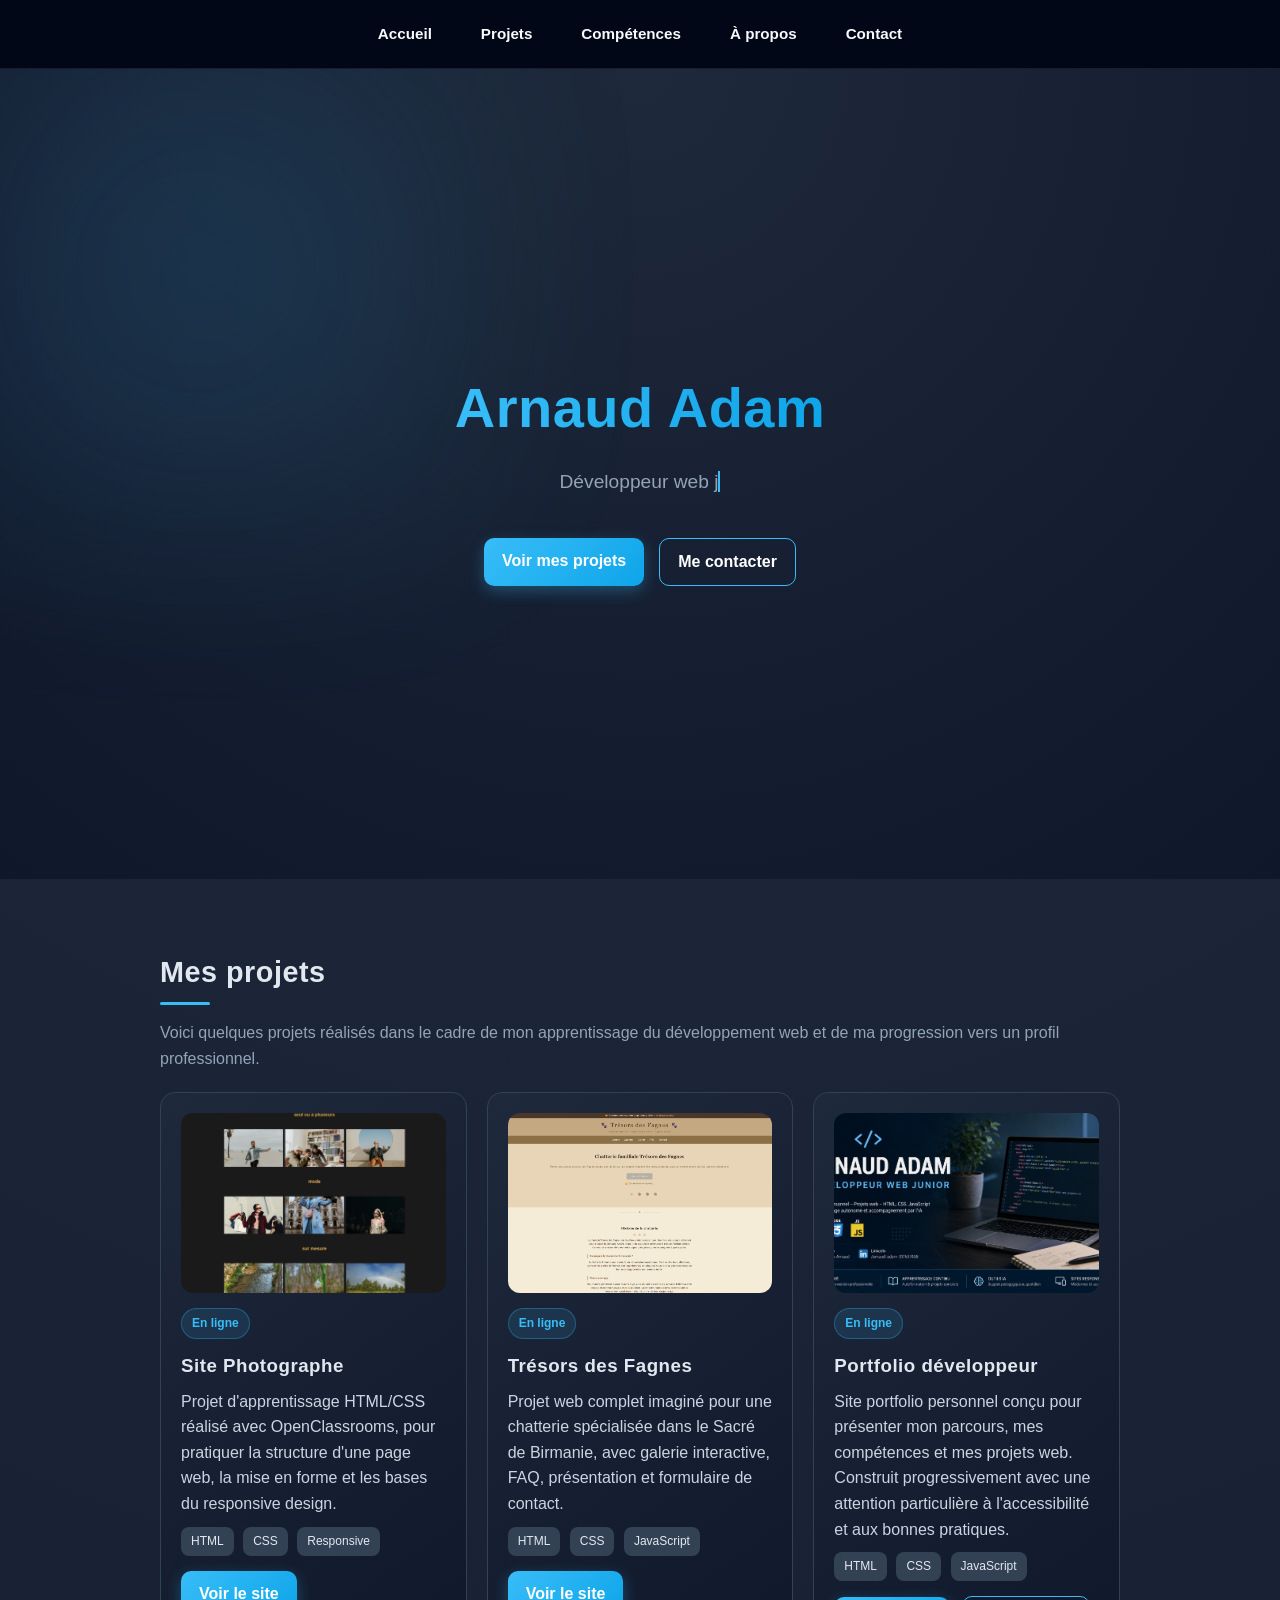
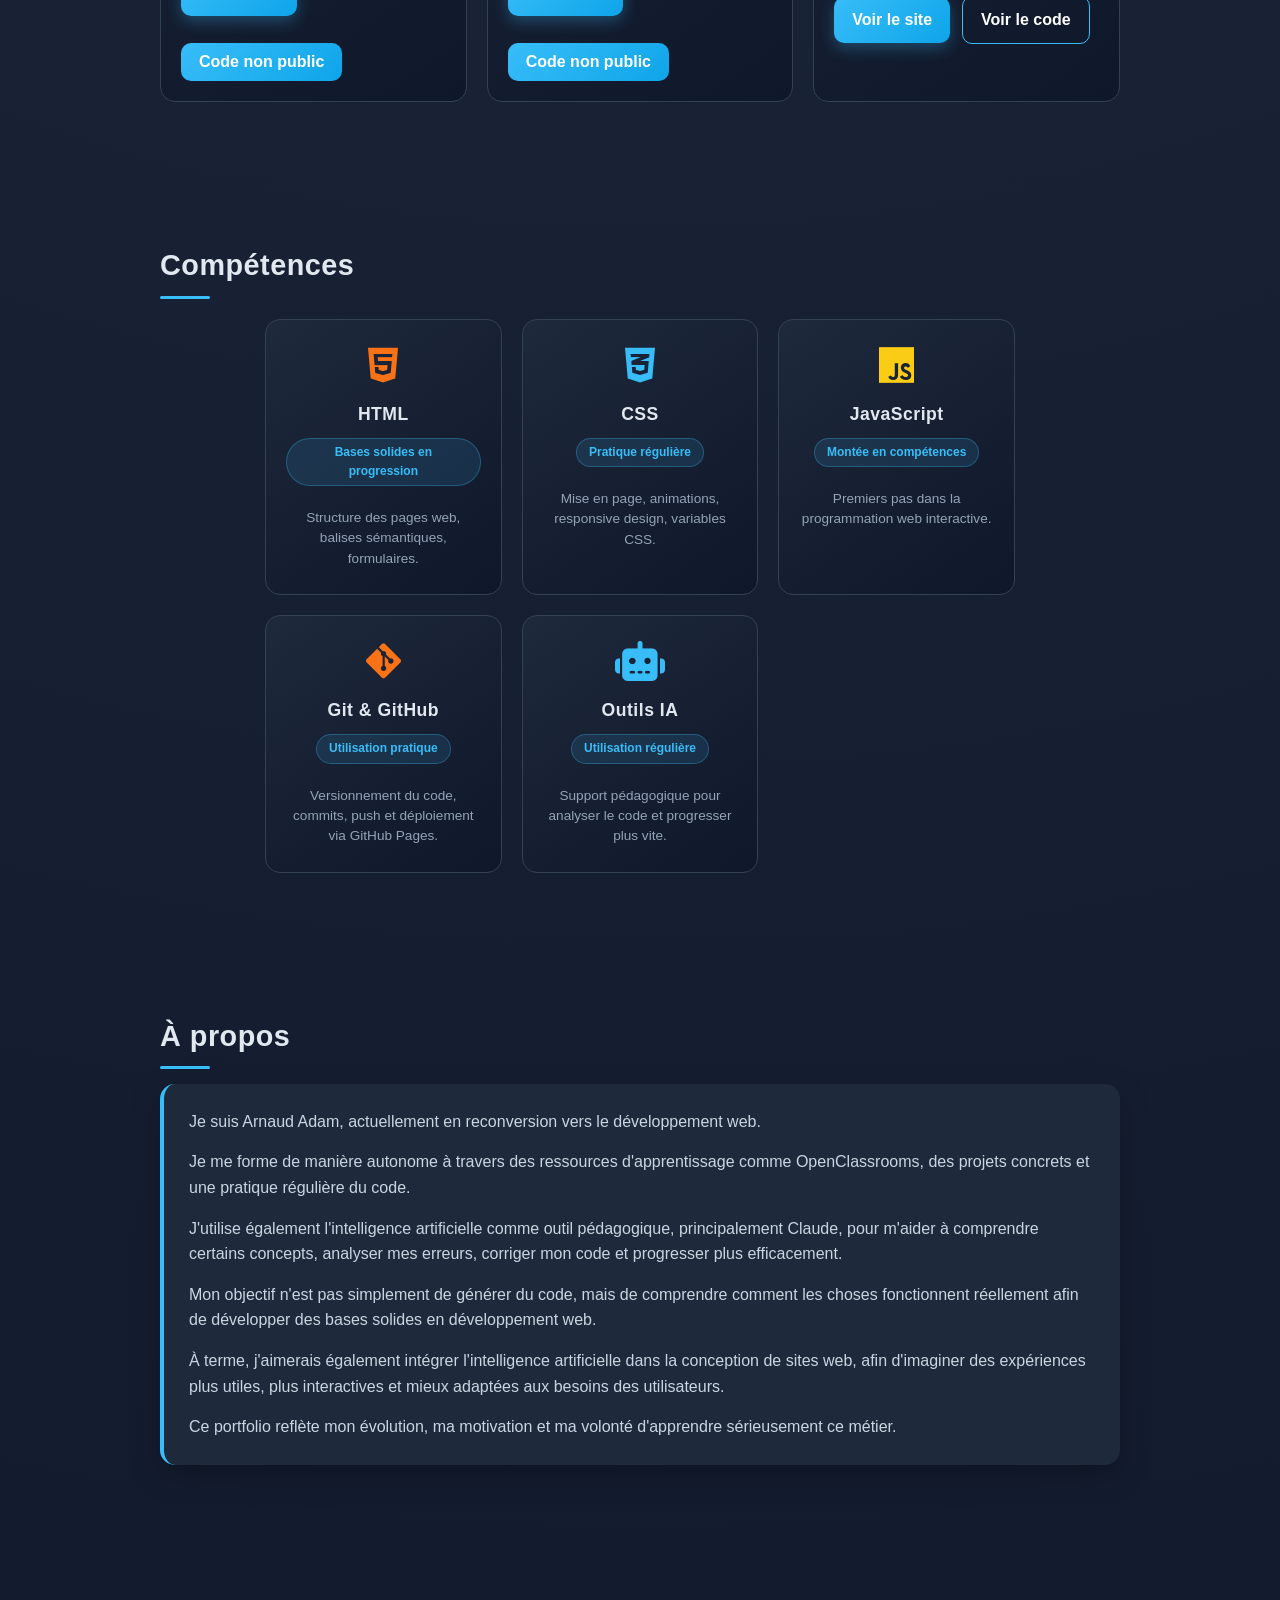
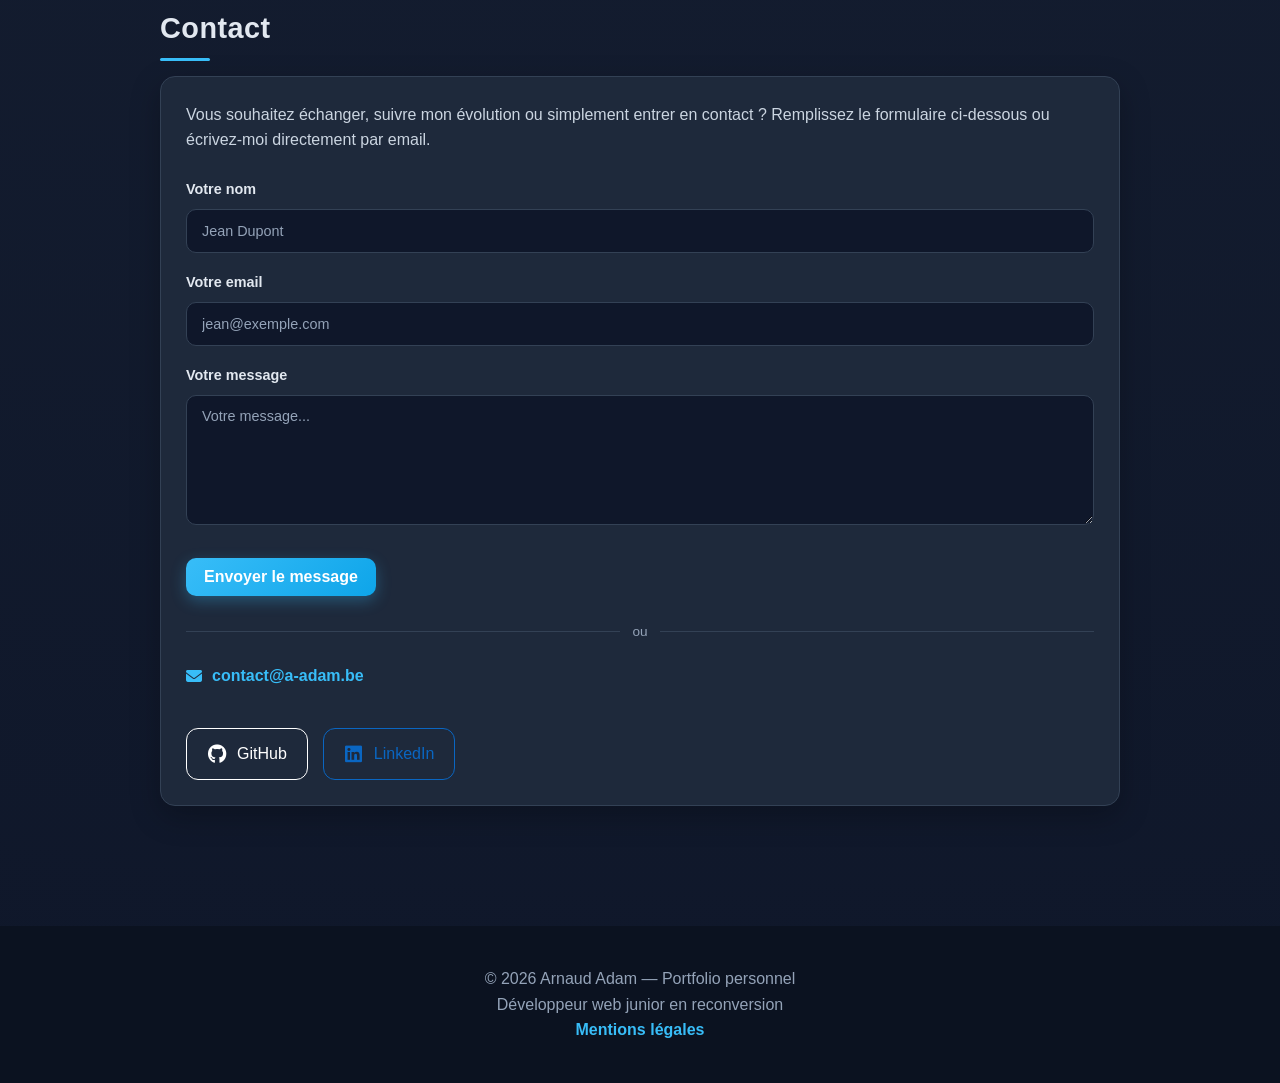
==== index.html @ 419f6939 "feat: ajout image preview portfolio" ====
<!DOCTYPE html>
<html lang="fr">

<head>
  <meta charset="UTF-8">
  <meta name="viewport" content="width=device-width, initial-scale=1.0">

  <title>Arnaud Adam — Développeur web junior en Belgique | Portfolio</title>

  <meta name="description"
    content="Portfolio personnel d'Arnaud Adam, développeur web junior en reconversion en Belgique. Projets web réalisés en HTML, CSS et JavaScript avec une approche d'apprentissage autonome et l'utilisation de l'IA comme support pédagogique.">

  <meta name="author" content="Arnaud Adam">
  <meta name="robots" content="index, follow">

  <link rel="canonical" href="https://a-adam.be/">

  <!-- Open Graph : aperçu quand tu partages le lien sur LinkedIn, Facebook, etc. -->
  <meta property="og:title" content="Arnaud Adam — Développeur web junior en Belgique">
  <meta property="og:description"
    content="Portfolio personnel d'Arnaud Adam : projets web, apprentissage HTML, CSS, JavaScript et utilisation de l'IA comme support pédagogique.">
  <meta property="og:type" content="website">
  <meta property="og:url" content="https://a-adam.be/">
  <meta property="og:image" content="https://a-adam.be/images/site-portfolio-preview.png">

  <!-- Twitter / X Card -->
  <meta name="twitter:card" content="summary_large_image">
  <meta name="twitter:title" content="Arnaud Adam — Développeur web junior en Belgique">
  <meta name="twitter:description"
    content="Portfolio personnel d'Arnaud Adam : projets web, apprentissage HTML, CSS, JavaScript et IA comme support pédagogique.">
  <meta name="twitter:image" content="https://a-adam.be/images/site-portfolio-preview.png">
  <link rel="icon" type="image/x-icon" href="favicon.ico">
  <link rel="preconnect" href="https://cdnjs.cloudflare.com">
  <link rel="dns-prefetch" href="https://cdnjs.cloudflare.com">
  <link rel="stylesheet" href="https://cdnjs.cloudflare.com/ajax/libs/font-awesome/6.5.0/css/all.min.css">
  <link rel="stylesheet" href="style.css">
</head>



<body>

  <nav class="navbar" aria-label="Navigation principale">
    <div class="nav-links">
      <a href="#accueil">Accueil</a>
      <a href="#projets">Projets</a>
      <a href="#competences">Compétences</a>
      <a href="#apropos">À propos</a>
      <a href="#contact">Contact</a>
    </div>
  </nav>

  <header id="accueil" class="hero">
    <div class="hero-content">
      <h1 class="hero-title">Arnaud Adam</h1>
      <p><span class="typing">Développeur web junior en reconversion</span></p>
      <div class="hero-buttons">
        <a href="#projets" class="btn hero-btn">Voir mes projets</a>
        <a href="#contact" class="btn btn-secondary">Me contacter</a>
      </div>
    </div>
  </header>

  <main>

    <section id="projets">
      <h2>Mes projets</h2>
      <p class="section-intro">
        Voici quelques projets réalisés dans le cadre de mon apprentissage du développement web et de ma progression
        vers un profil professionnel.
      </p>

      <div class="projects-grid">

        <div class="card project-card">
          <div class="project-image">
            <img src="images/site-photographe.jpg"
              alt="Capture d'écran du projet de site pour photographe, réalisé en HTML et CSS" loading="lazy"
              width="800" height="450">

            <div class="project-overlay">
              <a href="https://adam-arnaud.github.io/robbie-lens-photographe/" target="_blank" rel="noopener noreferrer"
                class="overlay-btn">Voir le site</a>
            </div>
          </div>
          <span class="status">En ligne</span>
          <h3>Site Photographe</h3>
          <p>
            Projet d'apprentissage HTML/CSS réalisé avec OpenClassrooms, pour pratiquer la structure d'une page web, la
            mise en forme et les bases du responsive design.
          </p>
          <div class="tags">
            <span>HTML</span>
            <span>CSS</span>
            <span>Responsive</span>
          </div>
          <div class="project-actions">
            <a href="https://adam-arnaud.github.io/robbie-lens-photographe/" target="_blank" rel="noopener noreferrer"
              class="btn">Voir le site</a>
            <button class="btn" disabled aria-disabled="true">Code non public</button>
          </div>
        </div>
        <div class="card project-card">
          <div class="project-image">
            <img src="images/site-tresors-des-fagnes.png"
              alt="Capture d'écran du site Trésors des Fagnes, chatterie Sacré de Birmanie" loading="lazy" width="800"
              height="450">
            <div class="project-overlay">
              <a href="https://adam-arnaud.github.io/tresors-des-fagnes/" target="_blank" rel="noopener noreferrer"
                class="overlay-btn">Voir le site</a>
            </div>
          </div>
          <span class="status">En ligne</span>
          <h3>Trésors des Fagnes</h3>
          <p>
            Projet web complet imaginé pour une chatterie spécialisée dans le Sacré de Birmanie, avec galerie
            interactive, FAQ, présentation et formulaire de contact.
          </p>
          <div class="tags">
            <span>HTML</span>
            <span>CSS</span>
            <span>JavaScript</span>
          </div>
          <div class="project-actions">
            <a href="https://adam-arnaud.github.io/tresors-des-fagnes/" target="_blank" rel="noopener noreferrer"
              class="btn">Voir le site</a>
            <button class="btn" disabled aria-disabled="true">Code non public</button>
          </div>
        </div>

        <!-- ✅ Nouveau bloc complet -->
        <div class="card project-card">
          <div class="project-image">
            <img src="images/site-portfolio-preview.png"
              alt="Capture d'écran du portfolio d'Arnaud Adam, développeur web junior en Belgique" loading="lazy"
              width="800" height="450">
            <div class="project-overlay">
              <a href="https://a-adam.be" target="_blank" rel="noopener noreferrer" class="overlay-btn">Voir le site</a>
            </div>
          </div>

          <span class="status">En ligne</span>
          <h3>Portfolio développeur</h3>
          <p>
            Site portfolio personnel conçu pour présenter mon parcours, mes compétences
            et mes projets web. Construit progressivement avec une attention particulière
            à l'accessibilité et aux bonnes pratiques.
          </p>

          <div class="tags">
            <span>HTML</span>
            <span>CSS</span>
            <span>JavaScript</span>
          </div>

          <div class="project-actions">
            <a href="https://a-adam.be" target="_blank" rel="noopener noreferrer" class="btn">Voir le site</a>
            <a href="https://github.com/adam-arnaud/portfolio" target="_blank" rel="noopener noreferrer"
              class="btn btn-secondary">Voir le code</a>
          </div>
        </div>

      </div>
    </section>

    <section id="competences">
      <h2>Compétences</h2>
      <div class="skills-grid">

        <div class="skill-card">
          <i class="fa-brands fa-html5 skill-icon" style="color: #f97316;"></i>
          <h3>HTML</h3>
          <span class="skill-level">Bases solides en progression</span>
          <p>Structure des pages web, balises sémantiques, formulaires.</p>
        </div>

        <div class="skill-card">
          <i class="fa-brands fa-css3-alt skill-icon" style="color: #38bdf8;"></i>
          <h3>CSS</h3>
          <span class="skill-level">Pratique régulière</span>
          <p>Mise en page, animations, responsive design, variables CSS.</p>
        </div>

        <div class="skill-card">
          <i class="fa-brands fa-js skill-icon" style="color: #facc15;"></i>
          <h3>JavaScript</h3>
          <span class="skill-level">Montée en compétences</span>
          <p>Premiers pas dans la programmation web interactive.</p>
        </div>

        <div class="skill-card">
          <i class="fa-brands fa-git-alt skill-icon" style="color: #f97316;"></i>
          <h3>Git & GitHub</h3>
          <span class="skill-level">Utilisation pratique</span>
          <p>Versionnement du code, commits, push et déploiement via GitHub Pages.</p>
        </div>

        <div class="skill-card">
          <i class="fa-solid fa-robot skill-icon" style="color: #38bdf8;"></i>
          <h3>Outils IA</h3>
          <span class="skill-level">Utilisation régulière</span>
          <p>Support pédagogique pour analyser le code et progresser plus vite.</p>
        </div>

      </div>
    </section>

    <section id="apropos">
      <h2>À propos</h2>
      <div class="about-card">
        <p>Je suis Arnaud Adam, actuellement en reconversion vers le développement web.</p>

        <p>Je me forme de manière autonome à travers des ressources d'apprentissage comme OpenClassrooms, des projets
          concrets et une pratique régulière du code.</p>

        <p>J'utilise également l'intelligence artificielle comme outil pédagogique, principalement Claude, pour m'aider
          à comprendre certains concepts, analyser mes erreurs, corriger mon code et progresser plus efficacement.</p>

        <p>Mon objectif n'est pas simplement de générer du code, mais de comprendre comment les choses fonctionnent
          réellement afin de développer des bases solides en développement web.</p>

        <p>À terme, j'aimerais également intégrer l'intelligence artificielle dans la conception de sites web, afin
          d'imaginer des expériences plus utiles, plus interactives et mieux adaptées aux besoins des utilisateurs.</p>

        <p>Ce portfolio reflète mon évolution, ma motivation et ma volonté d'apprendre sérieusement ce métier.</p>
      </div>
    </section>

    <section id="contact">
      <h2>Contact</h2>
      <div class="contact-card">
        <p>
          Vous souhaitez échanger, suivre mon évolution ou simplement entrer en contact ?
          Remplissez le formulaire ci-dessous ou écrivez-moi directement par email.
        </p>

        <!-- Formulaire Formspree -->
        <!-- action : l'URL fournie par Formspree pour recevoir les messages -->
        <!-- method="POST" : envoie les données du formulaire vers Formspree -->
        <form action="https://formspree.io/f/mwvygyep" method="POST" class="contact-form">

          <!-- Champ Nom -->
          <div class="form-group">
            <label for="nom">Votre nom</label>
            <input type="text" id="nom" name="nom" placeholder="Jean Dupont" required>
          </div>

          <!-- Champ Email -->
          <!-- name="_replyto" est spécial : Formspree l'utilise pour que tu puisses répondre directement -->
          <div class="form-group">
            <label for="email">Votre email</label>
            <input type="email" id="email" name="_replyto" placeholder="jean@exemple.com" required>
          </div>

          <!-- Champ Message -->
          <div class="form-group">
            <label for="message">Votre message</label>
            <textarea id="message" name="message" rows="5" placeholder="Votre message..." required></textarea>
          </div>

          <!-- Bouton d'envoi -->
          <button type="submit" class="btn">Envoyer le message</button>

        </form>
        <div class="contact-divider">ou</div>

        <!-- Adresse email en alternative -->
        <a href="mailto:contact@a-adam.be" class="contact-link">
          <i class="fa-solid fa-envelope"></i>
          contact@a-adam.be
        </a>

        <div class="socials">
          <a href="https://github.com/Adam-Arnaud" target="_blank" rel="noopener noreferrer" class="social github">
            <i class="fa-brands fa-github"></i>
            <span>GitHub</span>
          </a>
          <a href="https://www.linkedin.com/in/arnaud-adam-331537408/" target="_blank" rel="noopener noreferrer"
            class="social linkedin">
            <i class="fa-brands fa-linkedin"></i>
            <span>LinkedIn</span>
          </a>
        </div>
      </div>
    </section>

  </main>

  <footer>
    <p>© 2026 Arnaud Adam — Portfolio personnel</p>
    <p>Développeur web junior en reconversion</p>
    <p><a href="mentions-legales.html">Mentions légales</a></p>
  </footer>
  <script src="script.js"></script>

</body>

</html>
---- style.css ----
/* ============================================
   VARIABLES CSS (CUSTOM PROPERTIES)
   Toutes les couleurs et valeurs réutilisables
   sont définies ici, en un seul endroit.
   Pour changer la couleur principale de tout
   le site, il suffit de modifier --couleur-principale.
   ============================================ */
:root {
  --couleur-principale:     #38bdf8;  /* bleu clair — couleur accent */
  --couleur-principale-fonce: #0ea5e9; /* bleu plus foncé */
  --bg-sombre:              #0f172a;  /* fond principal très sombre */
  --bg-moyen:               #1e293b;  /* fond des cartes */
  --bg-nav:      rgba(2, 6, 23, 0.95); /* fond de la barre de navigation */
  --bg-footer:              #0b1220;  /* fond du pied de page */
  --bordure:                #334155;  /* couleur des bordures */
  --texte:                  #e2e8f0;  /* texte principal clair */
  --texte-discret:          #94a3b8;  /* texte secondaire, plus gris */
  --texte-carte:            #cbd5e1;  /* texte dans les cartes */
  --transition:          0.3s ease;   /* durée et style des animations */
  --rayon-carte:               15px;  /* arrondi des coins des cartes */
}


/* ============================================
   RESET (remise à zéro)
   Supprime les marges et espacements par défaut
   que chaque navigateur applique différemment.
   ============================================ */
* {
  margin: 0;
  padding: 0;
  box-sizing: border-box;
  /* box-sizing: border-box = le padding (marge intérieure)
     et la bordure sont inclus dans la largeur totale de l'élément.
     Sans ça, un élément de 200px + 20px de padding = 220px, ce qui
     casse les mises en page. Avec ça, ça reste 200px. */
}


/* ============================================
   GLOBAL
   Styles de base qui s'appliquent à toute la page
   ============================================ */
html {
  scroll-behavior: smooth;
  /* smooth = défilement doux quand on clique sur un lien d'ancrage (#section) */
}

body {
  font-family: "Segoe UI", Arial, sans-serif;
  background: radial-gradient(circle at top, var(--bg-moyen), var(--bg-sombre));
  color: var(--texte);
  line-height: 1.6;
  /* line-height (hauteur de ligne) : espace entre les lignes de texte.
     1.6 = 60% de plus que la taille du texte — confortable à lire. */
}

h1, h2, h3 {
  font-weight: 600;
  letter-spacing: 0.5px;
  /* letter-spacing (espacement des lettres) : légèrement écarté pour plus de lisibilité */
}

/* ============================================
   LIENS GÉNÉRAUX
   Rend les liens visibles sur fond sombre
   ============================================ */
a {
  color: var(--couleur-principale);
  text-decoration: none;
  font-weight: 500;
  transition: var(--transition);
}

a:hover {
  color: #7dd3fc;
  text-decoration: underline;
}

a:visited {
  color: var(--couleur-principale);
}


/* ============================================
   BARRE DE NAVIGATION (NAV)
   ============================================ */
.navbar {
  position: sticky;
  /* sticky = le menu reste collé en haut quand on fait défiler la page */
  top: 0;
  display: flex;
  justify-content: center;
  padding: 14px 20px;
  background: var(--bg-nav);
  backdrop-filter: blur(10px);
  /* backdrop-filter: blur = effet "verre dépoli" sur la barre de navigation */
  border-bottom: 1px solid rgba(148, 163, 184, 0.15);
  z-index: 1000;
  /* z-index = priorité d'empilement. 1000 = la nav reste au-dessus de tout */
}

.nav-links {
  display: flex;
  gap: 25px;
  flex-wrap: wrap;
  /* flex-wrap: wrap = les liens reviennent à la ligne si l'écran est trop petit */
  justify-content: center;
}

.nav-links a {
  position: relative;
  color: #f8fafc;
  text-decoration: none;
  font-weight: 600;
  font-size: 0.95rem;
  padding: 8px 12px;
  border-radius: 10px;
  transition: var(--transition);
}

.nav-links a:hover {
  color: var(--couleur-principale);
  background: rgba(56, 189, 248, 0.08);
}

/* Ligne animée sous les liens du menu au survol */
.nav-links a::after {
  content: "";
  position: absolute;
  width: 0;
  height: 2px;
  left: 12px;
  bottom: 4px;
  background: var(--couleur-principale);
  transition: var(--transition);
}

.nav-links a:hover::after {
  width: calc(100% - 24px);
  /* calc() = calcul CSS. 100% de la largeur du lien, moins 24px de padding (12px de chaque côté) */
}


/* ============================================
   SECTION HÉRO (EN-TÊTE PRINCIPALE)
   Grande section d'accueil avec le nom et les boutons
   ============================================ */
.hero {
  min-height: 90vh;
  /* vh = viewport height (hauteur de la fenêtre). 90vh = 90% de la hauteur visible. */
  display: flex;
  align-items: center;
  justify-content: center;
  text-align: center;
  background: radial-gradient(circle at top, var(--bg-moyen), var(--bg-sombre));
  position: relative;
  overflow: hidden;
  padding: 70px 20px;
}

/* Halo lumineux décoratif en arrière-plan */
.hero::before {
  content: "";
  position: absolute;
  width: 600px;
  height: 600px;
  background: radial-gradient(circle, rgba(56, 189, 248, 0.15), transparent);
  top: -100px;
  left: -100px;
  filter: blur(80px);
  /* pointer-events: none est implicite car ::before n'intercepte pas les clics ici */
}

.hero-content {
  position: relative;
  z-index: 1;
  /* z-index: 1 pour que le contenu soit au-dessus du halo ::before */
}

.hero-title {
  font-size: 3.5rem;
  margin-bottom: 15px;
  /* Dégradé de couleur appliqué au texte */
  background: linear-gradient(90deg, var(--couleur-principale), var(--couleur-principale-fonce));
  -webkit-background-clip: text;  /* pour Chrome et Safari anciens */
  background-clip: text;          /* ✅ CORRECTION 5 : version standard ajoutée */
  -webkit-text-fill-color: transparent;
  color: transparent;
  animation: fadeUp 0.9s ease forwards;
}

.hero-content p {
  font-size: 1.2rem;
  color: var(--texte-discret);
  margin-bottom: 25px;
  opacity: 0;
  animation: fadeUp 0.9s ease forwards;
  animation-delay: 0.2s;
}

.hero-buttons {
  display: flex;
  justify-content: center;
  gap: 15px;
  flex-wrap: wrap;
  opacity: 0;
  animation: fadeUp 0.9s ease forwards;
  animation-delay: 0.4s;
}


/* ============================================
   SECTIONS (mise en page générale)
   ============================================ */
section {
  max-width: 1000px;
  margin: auto;
  padding: 70px 20px;
}

section h2 {
  margin-bottom: 25px;
  font-size: 1.8rem;
  position: relative;
}

/* Trait décoratif sous les titres de section */
section h2::after {
  content: "";
  width: 50px;
  height: 3px;
  background: var(--couleur-principale);
  position: absolute;
  left: 0;
  bottom: -10px;
  border-radius: 5px;
}

.section-intro {
  color: var(--texte-discret);
  margin-bottom: 20px;
}


/* ============================================
   GRILLE DE PROJETS
   ============================================ */
.projects-grid {
  display: grid;
  grid-template-columns: repeat(auto-fit, minmax(250px, 1fr));
  /* auto-fit = autant de colonnes que possible
     minmax(250px, 1fr) = chaque colonne fait au moins 250px, au plus 1 fraction de l'espace */
  gap: 20px;
}

/* CARTE (card) */
.card {
  position: relative;
  overflow: hidden;
  background: linear-gradient(145deg, var(--bg-moyen), var(--bg-sombre));
  border: 1px solid var(--bordure);
  border-radius: var(--rayon-carte);
  padding: 20px;
  transition: var(--transition);
}

/* Halo lumineux décoratif dans le coin supérieur droit de chaque carte */
.card::before {
  content: "";
  position: absolute;
  width: 180px;
  height: 180px;
  background: radial-gradient(circle, rgba(56, 189, 248, 0.12), transparent);
  top: -60px;
  right: -60px;
  opacity: 0;
  transition: var(--transition);
}

.card:hover {
  transform: translateY(-8px);
  box-shadow: 0 15px 40px rgba(0, 0, 0, 0.6);
}

.card:hover::before {
  opacity: 1;
}

.card p {
  color: var(--texte-carte);
  margin-top: 8px;
}

/* Zone image du projet */
.project-image {
  position: relative;
  height: 180px;
  border-radius: 12px;
  overflow: hidden;
  margin-bottom: 15px;
  background: var(--bg-sombre);
}

.project-image img {
  width: 100%;
  height: 100%;
  object-fit: cover;
  /* object-fit: cover = l'image remplit toute la zone sans se déformer,
     en coupant les bords si nécessaire. Comme "recadrer" une photo. */
  transition: 0.4s ease;
}

/* Superposition (overlay) qui apparaît au survol de la carte projet */
.project-overlay {
  position: absolute;
  inset: 0;
  /* inset: 0 = top: 0; right: 0; bottom: 0; left: 0; — couvre toute la zone */
  background: rgba(15, 23, 42, 0.85);
  display: flex;
  justify-content: center;
  align-items: center;
  opacity: 0;
  transition: var(--transition);
}

/* ✅ CORRECTION 3 : styles adaptés pour <button> */
.overlay-btn {
  padding: 10px 18px;
  background: var(--couleur-principale);
  color: var(--bg-sombre);
  border: none;           /* supprime la bordure native du bouton */
  border-radius: 10px;
  font-family: inherit;   /* hérite de la police du reste de la page */
  font-size: 1rem;
  font-weight: bold;
  cursor: pointer;    /* curseur "interdit" car bouton désactivé */
  transform: translateY(10px);
  opacity: 0;
  transition: var(--transition);
}

/* Animation au survol de la carte projet */
.project-card:hover img {
  transform: scale(1.1);
}

.project-card:hover .project-overlay {
  opacity: 1;
}

.project-card:hover .overlay-btn {
  opacity: 1;
  transform: translateY(0);
}

/* Badge de statut (ex: "En cours") */
.status {
  display: inline-block;
  margin-bottom: 12px;
  padding: 5px 10px;
  background: rgba(56, 189, 248, 0.12);
  color: var(--couleur-principale);
  border: 1px solid rgba(56, 189, 248, 0.3);
  border-radius: 999px;
  font-size: 0.75rem;
  font-weight: 600;
}

/* Étiquettes de technologie (HTML, CSS, etc.) */
.tags span {
  display: inline-block;
  background: var(--bordure);
  padding: 5px 10px;
  margin-right: 5px;
  margin-top: 10px;
  border-radius: 8px;
  font-size: 0.75rem;
}

/* Ligne de boutons d'action en bas des cartes projet */
.project-actions {
  display: flex;
  gap: 12px;
  flex-wrap: wrap;
  align-items: center;
}


/* ============================================
   BOUTONS
   ============================================ */

/* ✅ CORRECTION 3 : ajout de border, font-family, font-size, cursor
   pour que les <button> ressemblent aux <a class="btn"> */
.btn {
  display: inline-block;
  margin-top: 15px;
  padding: 10px 18px;
  background: linear-gradient(135deg, var(--couleur-principale), var(--couleur-principale-fonce));
  color: var(--bg-sombre);
  border: none;
  border-radius: 10px;
  font-family: inherit;
  font-size: 1rem;
  text-decoration: none;
  font-weight: bold;
  cursor: pointer;
  transition: all var(--transition);
  box-shadow: 0 5px 15px rgba(56, 189, 248, 0.3);
}

.btn:hover {
  transform: translateY(-3px) scale(1.03);
  box-shadow: 0 10px 25px rgba(56, 189, 248, 0.5);
}

.btn:active {
  transform: scale(0.97);
}

/* Bouton secondaire (contour seulement, fond transparent) */
.btn-secondary {
  background: transparent;
  color: var(--couleur-principale);
  border: 1px solid var(--couleur-principale);
  box-shadow: none;
}

.btn-secondary:hover {
  background: rgba(56, 189, 248, 0.1);
  box-shadow: 0 10px 25px rgba(56, 189, 248, 0.25);
}

/* ✅ CORRECTION 4 : les boutons désactivés ne réagissent plus au survol */
.btn:disabled,
.btn.disabled {
  opacity: 0.6;
  cursor: not-allowed;
  transform: none;
  box-shadow: none;
}

.btn:disabled:hover,
.btn.disabled:hover {
  transform: none;
  box-shadow: none;
}


/* ============================================
   SECTION COMPÉTENCES
   ============================================ */
/* COMPÉTENCES - Cartes */
.skills-grid {
  display: grid;
  grid-template-columns: repeat(3, 1fr);
  gap: 20px;
  margin-top: 30px;
  max-width: 750px;
  margin-left: auto;
  margin-right: auto;
  justify-content: center;
}

.skill-card {
  position: relative;
  overflow: hidden;
  background: linear-gradient(145deg, var(--bg-moyen), var(--bg-sombre));
  border: 1px solid var(--bordure);
  border-radius: var(--rayon-carte);
  padding: 25px 20px;
  text-align: center;
  transition: var(--transition);
}

/* Halo lumineux au survol — même style que tes cartes projet */
.skill-card::before {
  content: "";
  position: absolute;
  width: 150px;
  height: 150px;
  background: radial-gradient(circle, rgba(56, 189, 248, 0.1), transparent);
  top: -50px;
  right: -50px;
  opacity: 0;
  transition: var(--transition);
}

.skill-card:hover {
  transform: translateY(-5px);
  box-shadow: 0 15px 40px rgba(0, 0, 0, 0.4);
  border-color: var(--couleur-principale);
}

.skill-card:hover::before {
  opacity: 1;
}

/* Icône Font Awesome */
.skill-icon {
  font-size: 2.5rem;
  margin-bottom: 15px;
  display: block;
}

.skill-card h3 {
  font-size: 1.1rem;
  margin-bottom: 10px;
  color: var(--texte);
}

/* Badge de niveau — même style que ton badge "En cours" sur les projets */
.skill-level {
  display: inline-block;
  padding: 4px 12px;
  background: rgba(56, 189, 248, 0.12);
  color: var(--couleur-principale);
  border: 1px solid rgba(56, 189, 248, 0.3);
  border-radius: 999px;
  font-size: 0.75rem;
  font-weight: 600;
  margin-bottom: 12px;
}

.skill-card p {
  font-size: 0.85rem;
  color: var(--texte-discret);
  line-height: 1.5;
  margin-top: 10px;
}

/* ============================================
   SECTION À PROPOS
   ============================================ */
.about-card {
  background: var(--bg-moyen);
  border-left: 4px solid var(--couleur-principale);
  border-radius: var(--rayon-carte);
  padding: 25px;
  margin-top: 20px;
  box-shadow: 0 10px 30px rgba(0, 0, 0, 0.25);
  transition: var(--transition);
}

.about-card:hover {
  transform: translateY(-5px);
  box-shadow: 0 15px 40px rgba(0, 0, 0, 0.4);
}

.about-card p {
  margin-bottom: 15px;
  color: var(--texte-carte);
}

.about-card p:last-child {
  margin-bottom: 0;
}


/* ============================================
   SECTION CONTACT + RÉSEAUX SOCIAUX
   (fusionnés en une seule section dans le HTML)
   ============================================ */
.contact-card {
  background: var(--bg-moyen);
  border: 1px solid var(--bordure);
  border-radius: var(--rayon-carte);
  padding: 25px;
  box-shadow: 0 10px 30px rgba(0, 0, 0, 0.25);
}

.contact-card p {
  color: var(--texte-carte);
  margin-bottom: 15px;
}

/* ✅ CORRECTION 2 : une seule règle claire, suppression des 2 doublons
   et du !important qui se trouvaient à la fin du fichier original */
.contact-link {
  display: inline-flex;
  align-items: center;
  gap: 10px;
  color: var(--couleur-principale);
  text-decoration: none;
  font-weight: 600;
  transition: var(--transition);
  margin-bottom: 20px; /* espace avant les boutons de réseaux sociaux */
}

.contact-link:hover {
  color: var(--couleur-principale-fonce);
  text-decoration: underline;
}

/* Boutons de réseaux sociaux */
.socials {
  display: flex;
  gap: 15px;
  flex-wrap: wrap;
  margin-top: 20px;
  /* margin-top (marge extérieure haute) : espace entre l'email et les boutons sociaux */
}

.social {
  position: relative;
  display: flex;
  align-items: center;
  justify-content: center;
  gap: 10px;
  padding: 12px 20px;
  background: var(--bg-moyen);
  border-radius: 12px;
  text-decoration: none;
  color: var(--texte);
  transition: all var(--transition);
  overflow: hidden;
}
 .github {
  border: 1px solid #ffffff;
  color: #ffffff;
}

.github:hover {
  background: #111;
  border-color: #111;
}

.linkedin {
  border: 1px solid #0a66c2;
  color: #0a66c2;
}

.linkedin:hover {
  background: #0a66c2;
  color: #ffffff;
}

/* Halo lumineux animé au survol */
.social::before {
  content: "";
  position: absolute;
  width: 120%;
  height: 120%;
  background: radial-gradient(circle, rgba(56, 189, 248, 0.3), transparent);
  top: 50%;
  left: 50%;
  transform: translate(-50%, -50%) scale(0);
  transition: 0.4s ease;
  z-index: 0;
}

/* Bordure lumineuse animée au survol */
.social::after {
  content: "";
  position: absolute;
  inset: 0;
  border-radius: 12px;
  padding: 1px;
  background: linear-gradient(120deg, transparent, var(--couleur-principale), transparent);
  background-size: 200% 200%;
  opacity: 0;
  transition: 0.4s ease;
  pointer-events: none;
}

.social:hover::before {
  transform: translate(-50%, -50%) scale(1);
}

.social:hover::after {
  opacity: 1;
  animation: borderGlow 2s linear infinite;
}

.social i,
.social span {
  position: relative;
  z-index: 1;
}

.social i {
  font-size: 1.2rem;
  width: 20px;
  text-align: center;
}

.social:hover {
  transform: translateY(-5px) scale(1.05);
  box-shadow: 0 10px 30px rgba(0, 0, 0, 0.5);
}

.github:hover {
  background: #111;
}

.linkedin:hover {
  background: #0a66c2;
}


/* ============================================
   PIED DE PAGE (FOOTER)
   ============================================ */
footer {
  text-align: center;
  padding: 40px;
  background: var(--bg-footer);
  color: var(--texte-discret);
  margin-top: 50px;
}

/* EFFET TYPING */
.typing {
  border-right: 2px solid var(--couleur-principale);
  white-space: nowrap;
  overflow: hidden;
  animation: clignotement 0.7s step-end infinite;
}

@keyframes clignotement {
  0%, 100% { border-color: var(--couleur-principale); }
  50% { border-color: transparent; }
}


/* ============================================
   ANIMATIONS (keyframes)
   keyframes = images clés, les étapes d'une animation
   ============================================ */

/* Apparition depuis le bas avec fondu */
@keyframes fadeUp {
  from {
    opacity: 0;
    transform: translateY(25px);
  }

  to {
    opacity: 1;
    transform: translateY(0);
  }
}

/* Animation de la bordure lumineuse des boutons sociaux */
@keyframes borderGlow {
  0% {
    background-position: 0% 50%;
  }

  100% {
    background-position: 200% 50%;
  }
}

/* ============================================
   CORRECTION VISIBILITÉ LIENS
   ============================================ */

.about-card a,
.legal-page a,
footer a {
  color: var(--couleur-principale);
  font-weight: 600;
  text-decoration: none;
  transition: var(--transition);
}

.about-card a:hover,
.legal-page a:hover,
footer a:hover {
  color: #7dd3fc;
  text-decoration: underline;
}

.about-card a:visited,
.legal-page a:visited,
footer a:visited {
  color: var(--couleur-principale);
}

/* Correction contraste boutons */
.btn,
.btn:visited,
.project-actions .btn,
.project-actions .btn:visited,
.overlay-btn,
.overlay-btn:visited {
  color: #ffffff !important;
}

.btn:disabled {
  color: #ffffff !important;
  opacity: 1;
}

/* ============================================
   FORMULAIRE DE CONTACT (Formspree)
   ============================================ */

/* Conteneur du formulaire — espace au-dessus et en-dessous */
.contact-form {
  margin: 25px 0;
}

/* Groupe label + champ (input ou textarea) */
.form-group {
  display: flex;
  flex-direction: column;
  /* column = label au-dessus, champ en-dessous */
  gap: 8px;
  margin-bottom: 18px;
}

/* Label (texte au-dessus du champ) */
.form-group label {
  font-size: 0.9rem;
  font-weight: 600;
  color: var(--texte);
}

/* Champs texte et email */
.form-group input {
  padding: 12px 15px;
  background: var(--bg-sombre);
  border: 1px solid var(--bordure);
  border-radius: 10px;
  color: var(--texte);
  font-family: inherit;
  font-size: 1rem;
  transition: var(--transition);
  outline: none;
  /* outline: none = supprime le contour bleu natif du navigateur */
}

/* Zone de texte (message) */
.form-group textarea {
  padding: 12px 15px;
  background: var(--bg-sombre);
  border: 1px solid var(--bordure);
  border-radius: 10px;
  color: var(--texte);
  font-family: inherit;
  font-size: 1rem;
  transition: var(--transition);
  outline: none;
  resize: vertical;
  /* resize: vertical = l'utilisateur peut agrandir la zone vers le bas,
     mais pas vers les côtés */
  min-height: 130px;
}

/* Effet au clic sur un champ — bordure qui s'allume */
.form-group input:focus,
.form-group textarea:focus {
  border-color: var(--couleur-principale);
  box-shadow: 0 0 0 3px rgba(56, 189, 248, 0.15);
  /* box-shadow ici = halo lumineux autour du champ actif */
}

/* Texte placeholder (indice dans le champ vide) */
.form-group input::placeholder,
.form-group textarea::placeholder {
  color: var(--texte-discret);
  font-size: 0.9rem;
}

/* Séparateur visuel entre le formulaire et l'adresse email */
.contact-divider {
  display: flex;
  align-items: center;
  gap: 12px;
  margin: 20px 0;
  color: var(--texte-discret);
  font-size: 0.85rem;
}

/* Lignes horizontales de chaque côté du "ou" */
.contact-divider::before,
.contact-divider::after {
  content: "";
  flex: 1;
  height: 1px;
  background: var(--bordure);
}


/* ============================================
   RESPONSIVE (adaptatif)
   Adaptations selon la taille de l'écran
   ============================================ */

/* ✅ CORRECTION 6 : ajout d'un breakpoint tablette (768px) */
/* Tablette : écrans de 601px à 768px de large */
@media (max-width: 768px) {
  .hero-title {
    font-size: 2.8rem;
  }

  .nav-links {
    gap: 8px;
  }

  .nav-links a {
    font-size: 0.72rem;
    padding: 4px 5px;
  }

  section {
    padding: 50px 20px;
  }
}

/* Mobile : écrans jusqu'à 600px de large (téléphones) */
@media (max-width: 600px) {
  .hero-title {
    font-size: 2.4rem;
  }

  .hero-content p {
    font-size: 1rem;
  }

  .nav-links {
    gap: 8px;
  }

  .nav-links a {
    font-size: 0.72rem;
    padding: 4px 5px;
  }

  .skills-grid {
    grid-template-columns: 1fr;
    max-width: 100%;
  }

  .skill-level {
    font-size: 0.7rem;
    padding: 4px 8px;
    white-space: normal;
    text-align: center;
  }

  .skill-card {
    padding: 20px 15px;
  }
}
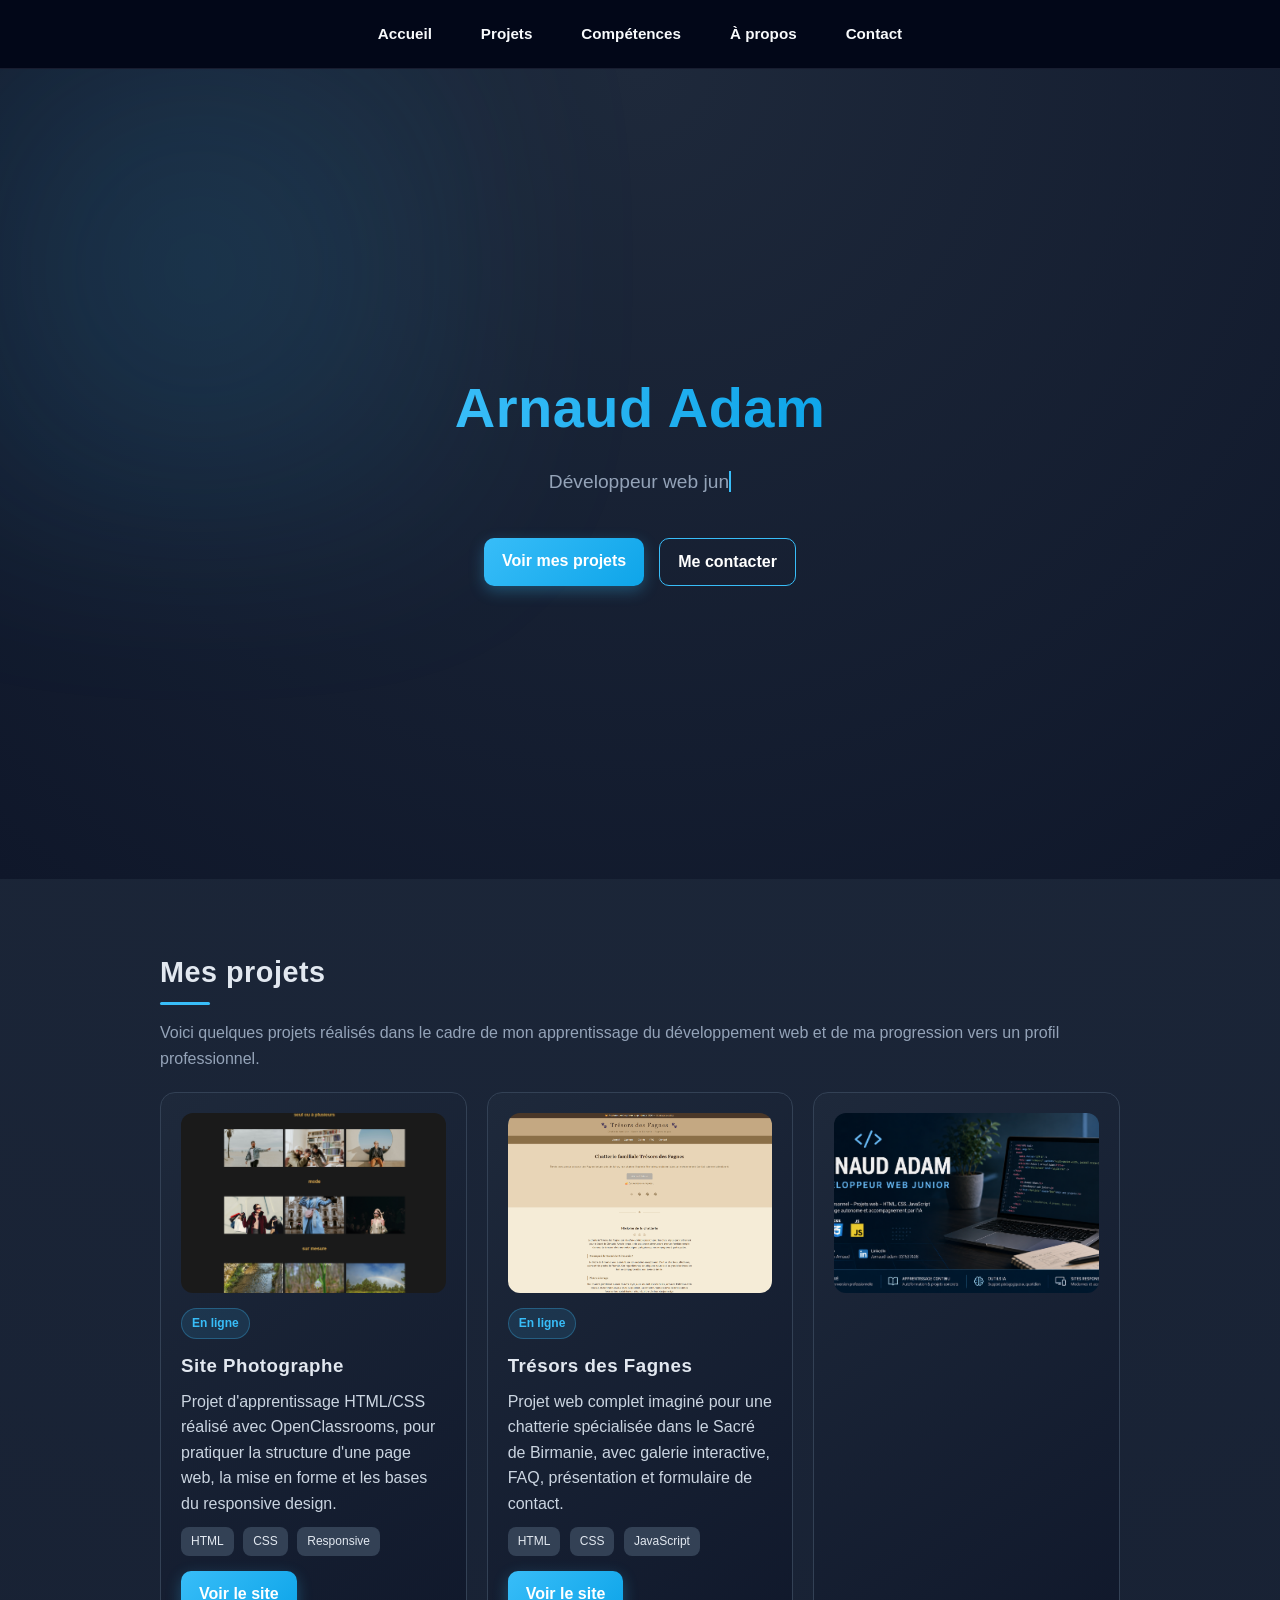
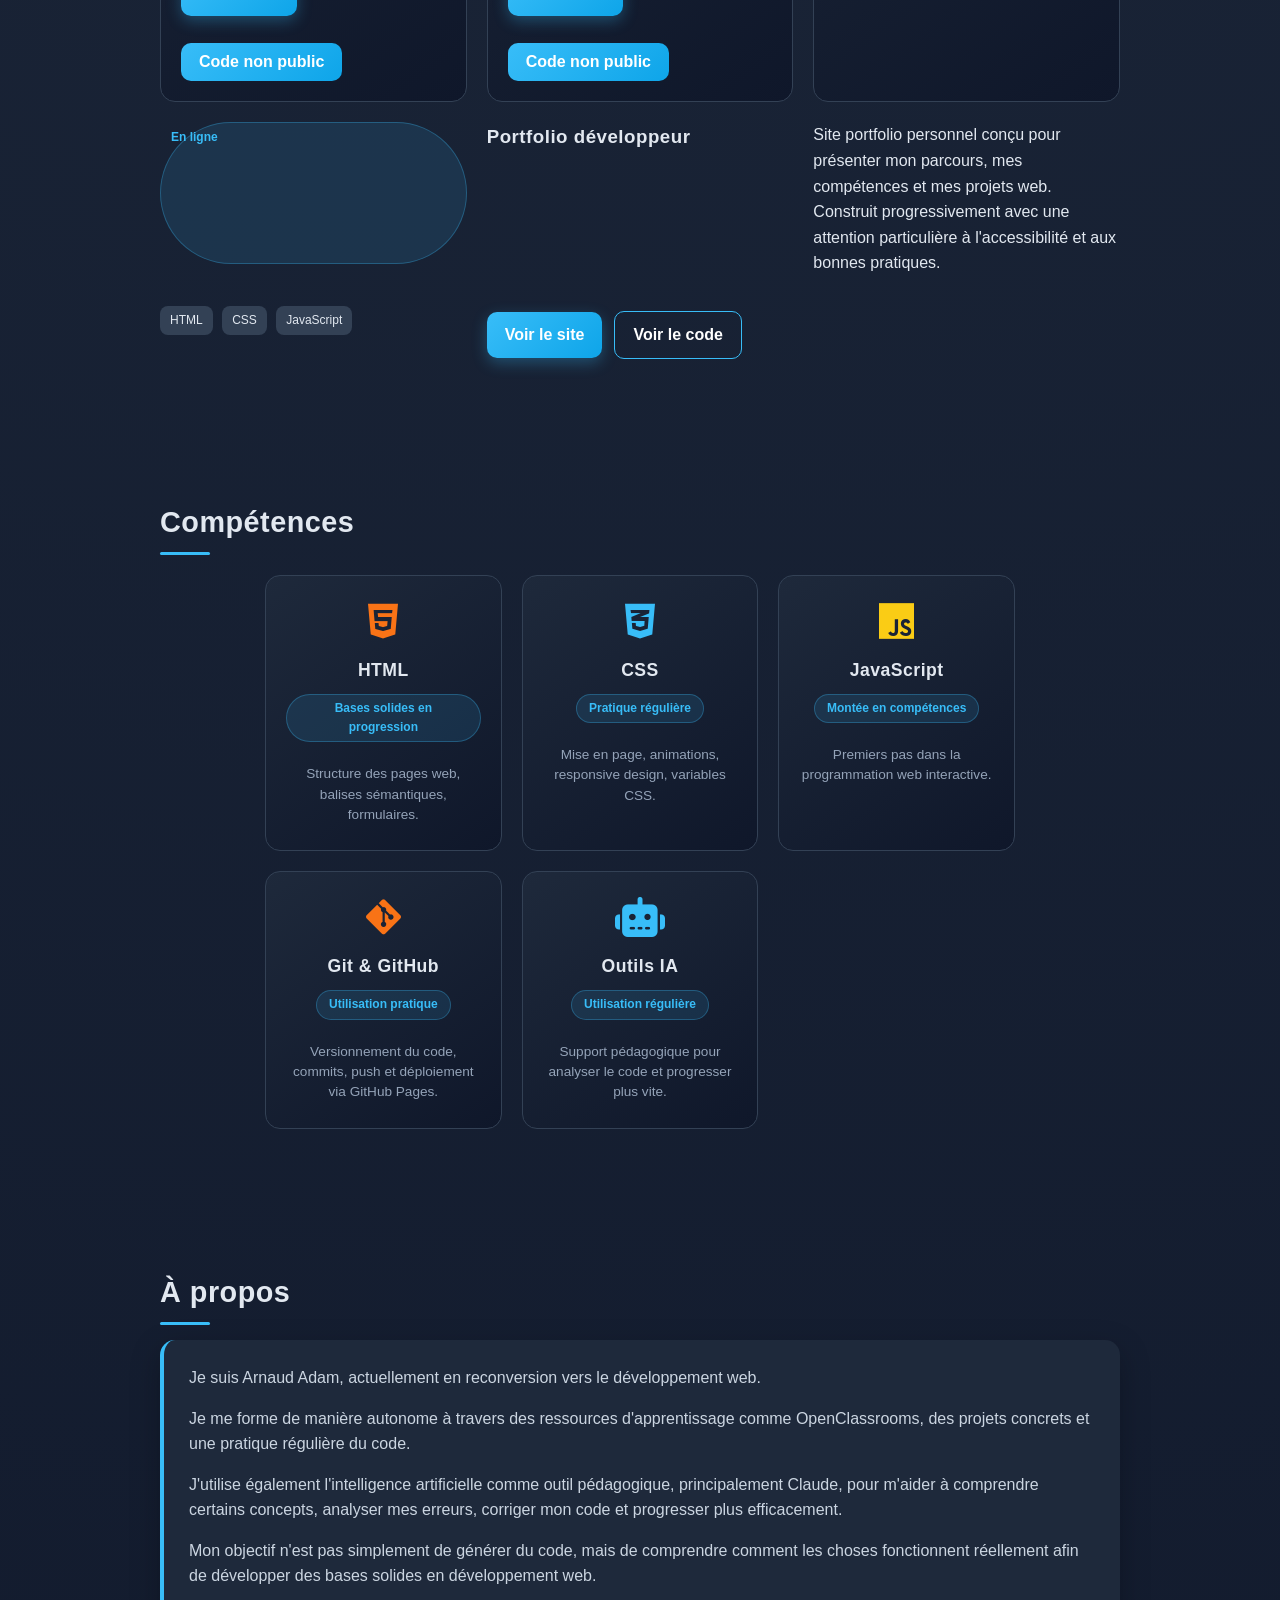
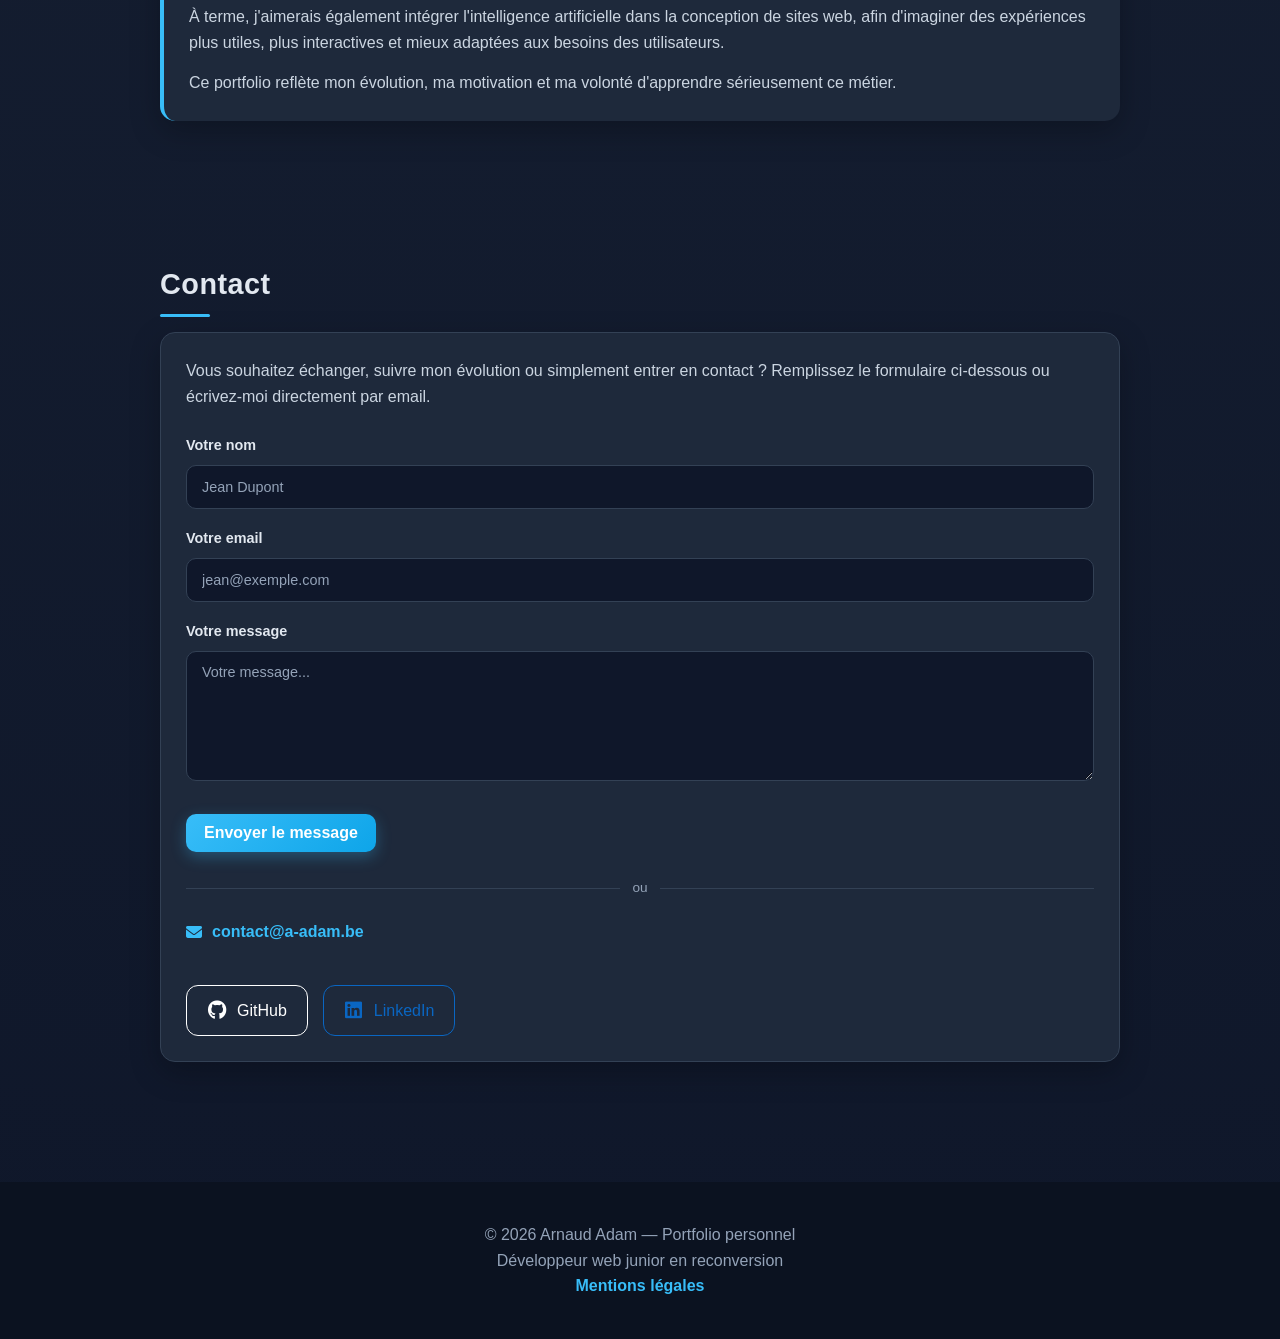
==== commit 017518d3: "fix: overlay carte portfolio" ====
--- a/index.html
+++ b/index.html
@@ -134,31 +134,34 @@
             <img src="images/site-portfolio-preview.png"
               alt="Capture d'écran du portfolio d'Arnaud Adam, développeur web junior en Belgique" loading="lazy"
               width="800" height="450">
+            <!-- ✅ L'overlay ouvre le code source plutôt que le site -->
             <div class="project-overlay">
-              <a href="https://a-adam.be" target="_blank" rel="noopener noreferrer" class="overlay-btn">Voir le site</a>
+              <a href="https://github.com/adam-arnaud/portfolio" target="_blank" rel="noopener noreferrer"
+                class="overlay-btn">Voir le code</a>
             </div>
           </div>
-
-          <span class="status">En ligne</span>
-          <h3>Portfolio développeur</h3>
-          <p>
-            Site portfolio personnel conçu pour présenter mon parcours, mes compétences
-            et mes projets web. Construit progressivement avec une attention particulière
-            à l'accessibilité et aux bonnes pratiques.
-          </p>
-
-          <div class="tags">
-            <span>HTML</span>
-            <span>CSS</span>
-            <span>JavaScript</span>
-          </div>
-
-          <div class="project-actions">
-            <a href="https://a-adam.be" target="_blank" rel="noopener noreferrer" class="btn">Voir le site</a>
-            <a href="https://github.com/adam-arnaud/portfolio" target="_blank" rel="noopener noreferrer"
-              class="btn btn-secondary">Voir le code</a>
-          </div>
-        </div>
+        </div>
+
+        <span class="status">En ligne</span>
+        <h3>Portfolio développeur</h3>
+        <p>
+          Site portfolio personnel conçu pour présenter mon parcours, mes compétences
+          et mes projets web. Construit progressivement avec une attention particulière
+          à l'accessibilité et aux bonnes pratiques.
+        </p>
+
+        <div class="tags">
+          <span>HTML</span>
+          <span>CSS</span>
+          <span>JavaScript</span>
+        </div>
+
+        <div class="project-actions">
+          <a href="https://a-adam.be" target="_blank" rel="noopener noreferrer" class="btn">Voir le site</a>
+          <a href="https://github.com/adam-arnaud/portfolio" target="_blank" rel="noopener noreferrer"
+            class="btn btn-secondary">Voir le code</a>
+        </div>
+      </div>
 
       </div>
     </section>
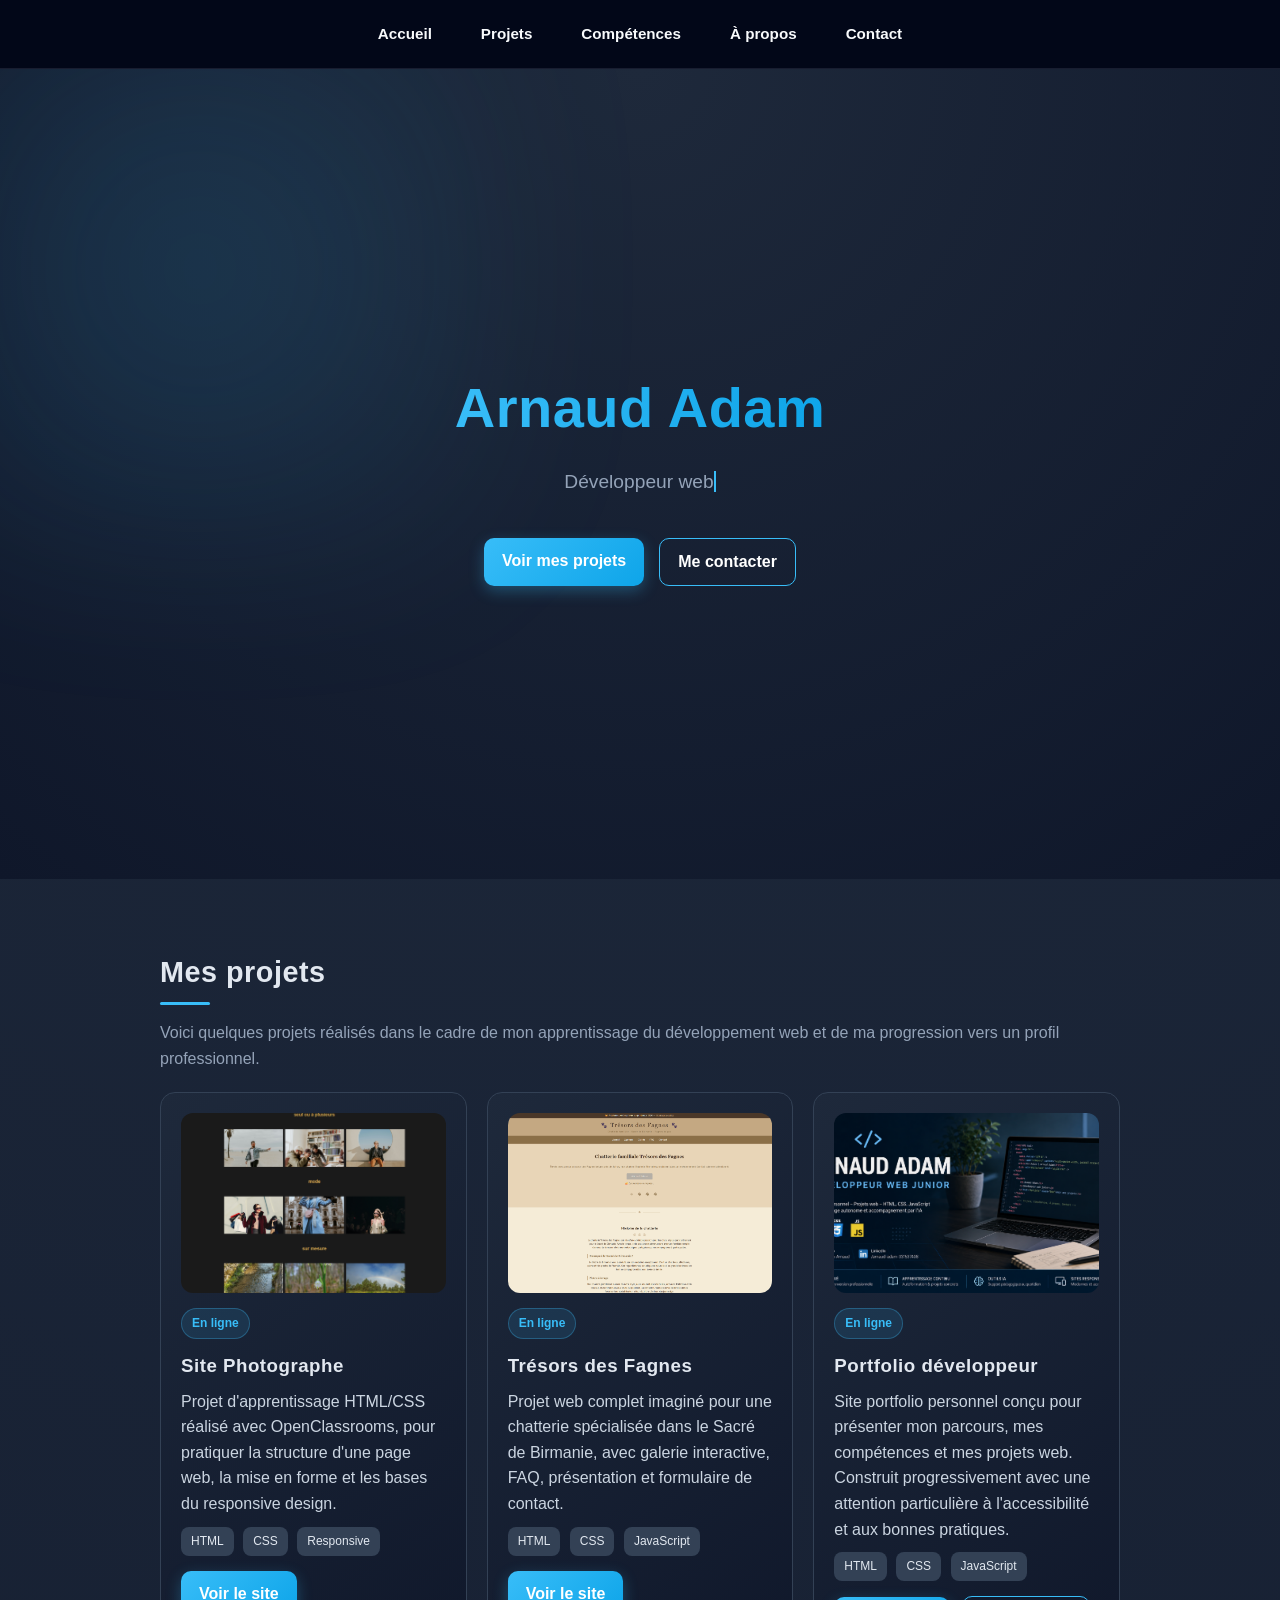
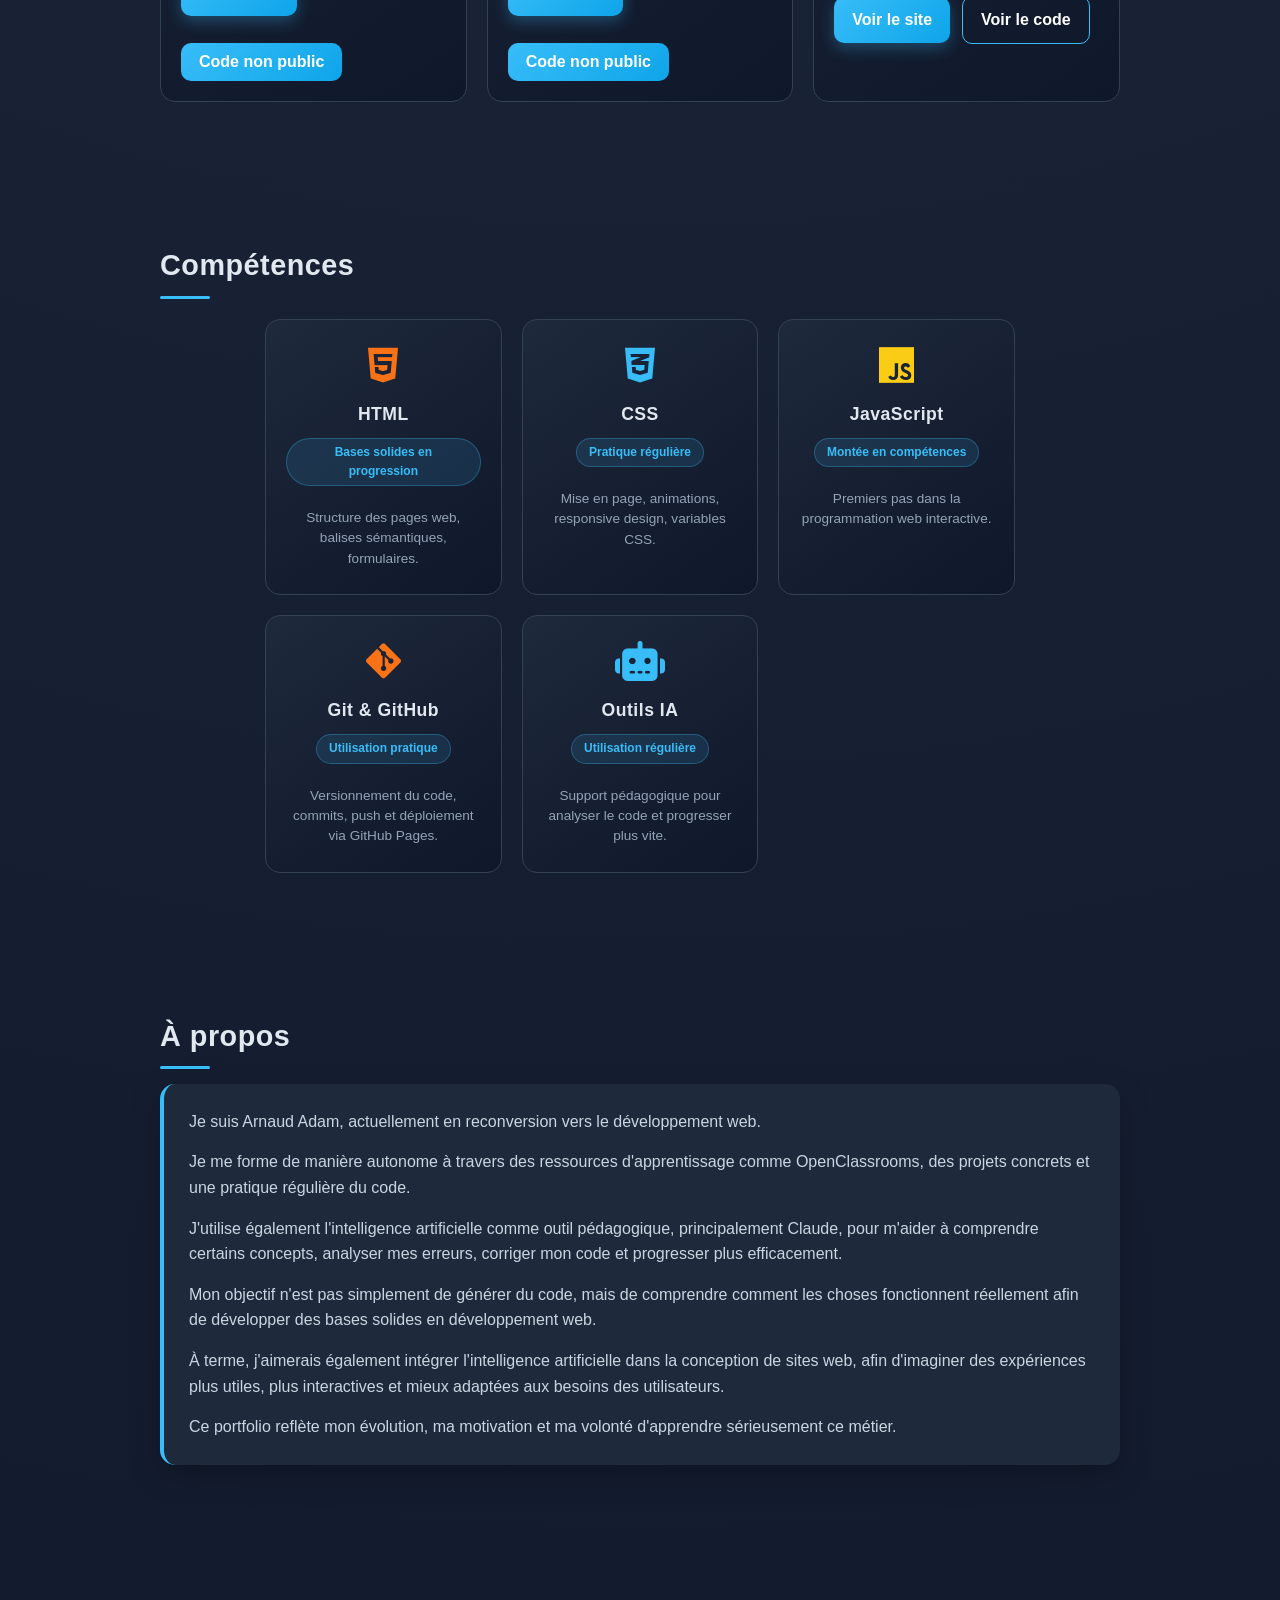
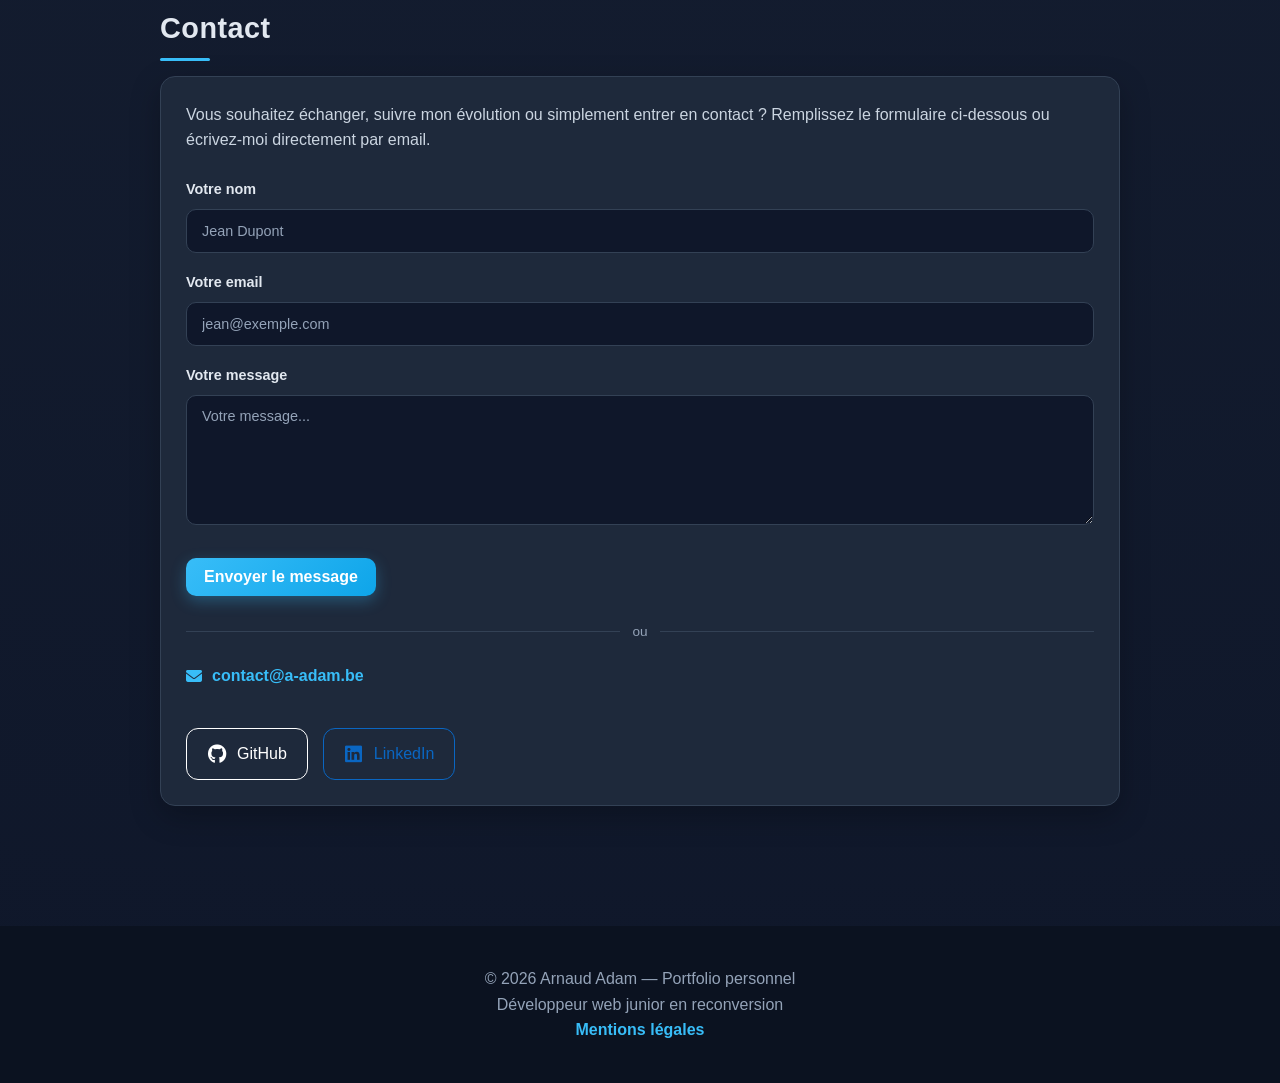
==== commit 9d138bd1: "fix: structure 3e carte projet corrigée" ====
--- a/index.html
+++ b/index.html
@@ -15,7 +15,7 @@
 
   <link rel="canonical" href="https://a-adam.be/">
 
-  <!-- Open Graph : aperçu quand tu partages le lien sur LinkedIn, Facebook, etc. -->
+  <!-- Open Graph -->
   <meta property="og:title" content="Arnaud Adam — Développeur web junior en Belgique">
   <meta property="og:description"
     content="Portfolio personnel d'Arnaud Adam : projets web, apprentissage HTML, CSS, JavaScript et utilisation de l'IA comme support pédagogique.">
@@ -29,14 +29,13 @@
   <meta name="twitter:description"
     content="Portfolio personnel d'Arnaud Adam : projets web, apprentissage HTML, CSS, JavaScript et IA comme support pédagogique.">
   <meta name="twitter:image" content="https://a-adam.be/images/site-portfolio-preview.png">
+
   <link rel="icon" type="image/x-icon" href="favicon.ico">
   <link rel="preconnect" href="https://cdnjs.cloudflare.com">
   <link rel="dns-prefetch" href="https://cdnjs.cloudflare.com">
   <link rel="stylesheet" href="https://cdnjs.cloudflare.com/ajax/libs/font-awesome/6.5.0/css/all.min.css">
   <link rel="stylesheet" href="style.css">
 </head>
-
-
 
 <body>
 
@@ -72,12 +71,12 @@
 
       <div class="projects-grid">
 
+        <!-- Carte 1 — Site Photographe -->
         <div class="card project-card">
           <div class="project-image">
             <img src="images/site-photographe.jpg"
               alt="Capture d'écran du projet de site pour photographe, réalisé en HTML et CSS" loading="lazy"
               width="800" height="450">
-
             <div class="project-overlay">
               <a href="https://adam-arnaud.github.io/robbie-lens-photographe/" target="_blank" rel="noopener noreferrer"
                 class="overlay-btn">Voir le site</a>
@@ -86,8 +85,8 @@
           <span class="status">En ligne</span>
           <h3>Site Photographe</h3>
           <p>
-            Projet d'apprentissage HTML/CSS réalisé avec OpenClassrooms, pour pratiquer la structure d'une page web, la
-            mise en forme et les bases du responsive design.
+            Projet d'apprentissage HTML/CSS réalisé avec OpenClassrooms, pour pratiquer la structure d'une page web,
+            la mise en forme et les bases du responsive design.
           </p>
           <div class="tags">
             <span>HTML</span>
@@ -100,6 +99,8 @@
             <button class="btn" disabled aria-disabled="true">Code non public</button>
           </div>
         </div>
+
+        <!-- Carte 2 — Trésors des Fagnes -->
         <div class="card project-card">
           <div class="project-image">
             <img src="images/site-tresors-des-fagnes.png"
@@ -128,42 +129,36 @@
           </div>
         </div>
 
-        <!-- ✅ Nouveau bloc complet -->
+        <!-- Carte 3 — Portfolio développeur -->
         <div class="card project-card">
           <div class="project-image">
             <img src="images/site-portfolio-preview.png"
-              alt="Capture d'écran du portfolio d'Arnaud Adam, développeur web junior en Belgique" loading="lazy"
-              width="800" height="450">
-            <!-- ✅ L'overlay ouvre le code source plutôt que le site -->
+              alt="Bannière du portfolio d'Arnaud Adam, développeur web junior en Belgique" loading="lazy" width="800"
+              height="450">
             <div class="project-overlay">
               <a href="https://github.com/adam-arnaud/portfolio" target="_blank" rel="noopener noreferrer"
                 class="overlay-btn">Voir le code</a>
             </div>
           </div>
-        </div>
-
-        <span class="status">En ligne</span>
-        <h3>Portfolio développeur</h3>
-        <p>
-          Site portfolio personnel conçu pour présenter mon parcours, mes compétences
-          et mes projets web. Construit progressivement avec une attention particulière
-          à l'accessibilité et aux bonnes pratiques.
-        </p>
-
-        <div class="tags">
-          <span>HTML</span>
-          <span>CSS</span>
-          <span>JavaScript</span>
-        </div>
-
-        <div class="project-actions">
-          <a href="https://a-adam.be" target="_blank" rel="noopener noreferrer" class="btn">Voir le site</a>
-          <a href="https://github.com/adam-arnaud/portfolio" target="_blank" rel="noopener noreferrer"
-            class="btn btn-secondary">Voir le code</a>
-        </div>
-      </div>
-
-      </div>
+          <span class="status">En ligne</span>
+          <h3>Portfolio développeur</h3>
+          <p>
+            Site portfolio personnel conçu pour présenter mon parcours, mes compétences et mes projets web.
+            Construit progressivement avec une attention particulière à l'accessibilité et aux bonnes pratiques.
+          </p>
+          <div class="tags">
+            <span>HTML</span>
+            <span>CSS</span>
+            <span>JavaScript</span>
+          </div>
+          <div class="project-actions">
+            <a href="https://a-adam.be" target="_blank" rel="noopener noreferrer" class="btn">Voir le site</a>
+            <a href="https://github.com/adam-arnaud/portfolio" target="_blank" rel="noopener noreferrer"
+              class="btn btn-secondary">Voir le code</a>
+          </div>
+        </div>
+
+      </div><!-- fin projects-grid -->
     </section>
 
     <section id="competences">
@@ -212,19 +207,14 @@
       <h2>À propos</h2>
       <div class="about-card">
         <p>Je suis Arnaud Adam, actuellement en reconversion vers le développement web.</p>
-
         <p>Je me forme de manière autonome à travers des ressources d'apprentissage comme OpenClassrooms, des projets
           concrets et une pratique régulière du code.</p>
-
         <p>J'utilise également l'intelligence artificielle comme outil pédagogique, principalement Claude, pour m'aider
           à comprendre certains concepts, analyser mes erreurs, corriger mon code et progresser plus efficacement.</p>
-
         <p>Mon objectif n'est pas simplement de générer du code, mais de comprendre comment les choses fonctionnent
           réellement afin de développer des bases solides en développement web.</p>
-
         <p>À terme, j'aimerais également intégrer l'intelligence artificielle dans la conception de sites web, afin
           d'imaginer des expériences plus utiles, plus interactives et mieux adaptées aux besoins des utilisateurs.</p>
-
         <p>Ce portfolio reflète mon évolution, ma motivation et ma volonté d'apprendre sérieusement ce métier.</p>
       </div>
     </section>
@@ -237,37 +227,24 @@
           Remplissez le formulaire ci-dessous ou écrivez-moi directement par email.
         </p>
 
-        <!-- Formulaire Formspree -->
-        <!-- action : l'URL fournie par Formspree pour recevoir les messages -->
-        <!-- method="POST" : envoie les données du formulaire vers Formspree -->
         <form action="https://formspree.io/f/mwvygyep" method="POST" class="contact-form">
-
-          <!-- Champ Nom -->
           <div class="form-group">
             <label for="nom">Votre nom</label>
             <input type="text" id="nom" name="nom" placeholder="Jean Dupont" required>
           </div>
-
-          <!-- Champ Email -->
-          <!-- name="_replyto" est spécial : Formspree l'utilise pour que tu puisses répondre directement -->
           <div class="form-group">
             <label for="email">Votre email</label>
             <input type="email" id="email" name="_replyto" placeholder="jean@exemple.com" required>
           </div>
-
-          <!-- Champ Message -->
           <div class="form-group">
             <label for="message">Votre message</label>
             <textarea id="message" name="message" rows="5" placeholder="Votre message..." required></textarea>
           </div>
-
-          <!-- Bouton d'envoi -->
           <button type="submit" class="btn">Envoyer le message</button>
-
         </form>
+
         <div class="contact-divider">ou</div>
 
-        <!-- Adresse email en alternative -->
         <a href="mailto:contact@a-adam.be" class="contact-link">
           <i class="fa-solid fa-envelope"></i>
           contact@a-adam.be
@@ -294,6 +271,7 @@
     <p>Développeur web junior en reconversion</p>
     <p><a href="mentions-legales.html">Mentions légales</a></p>
   </footer>
+
   <script src="script.js"></script>
 
 </body>
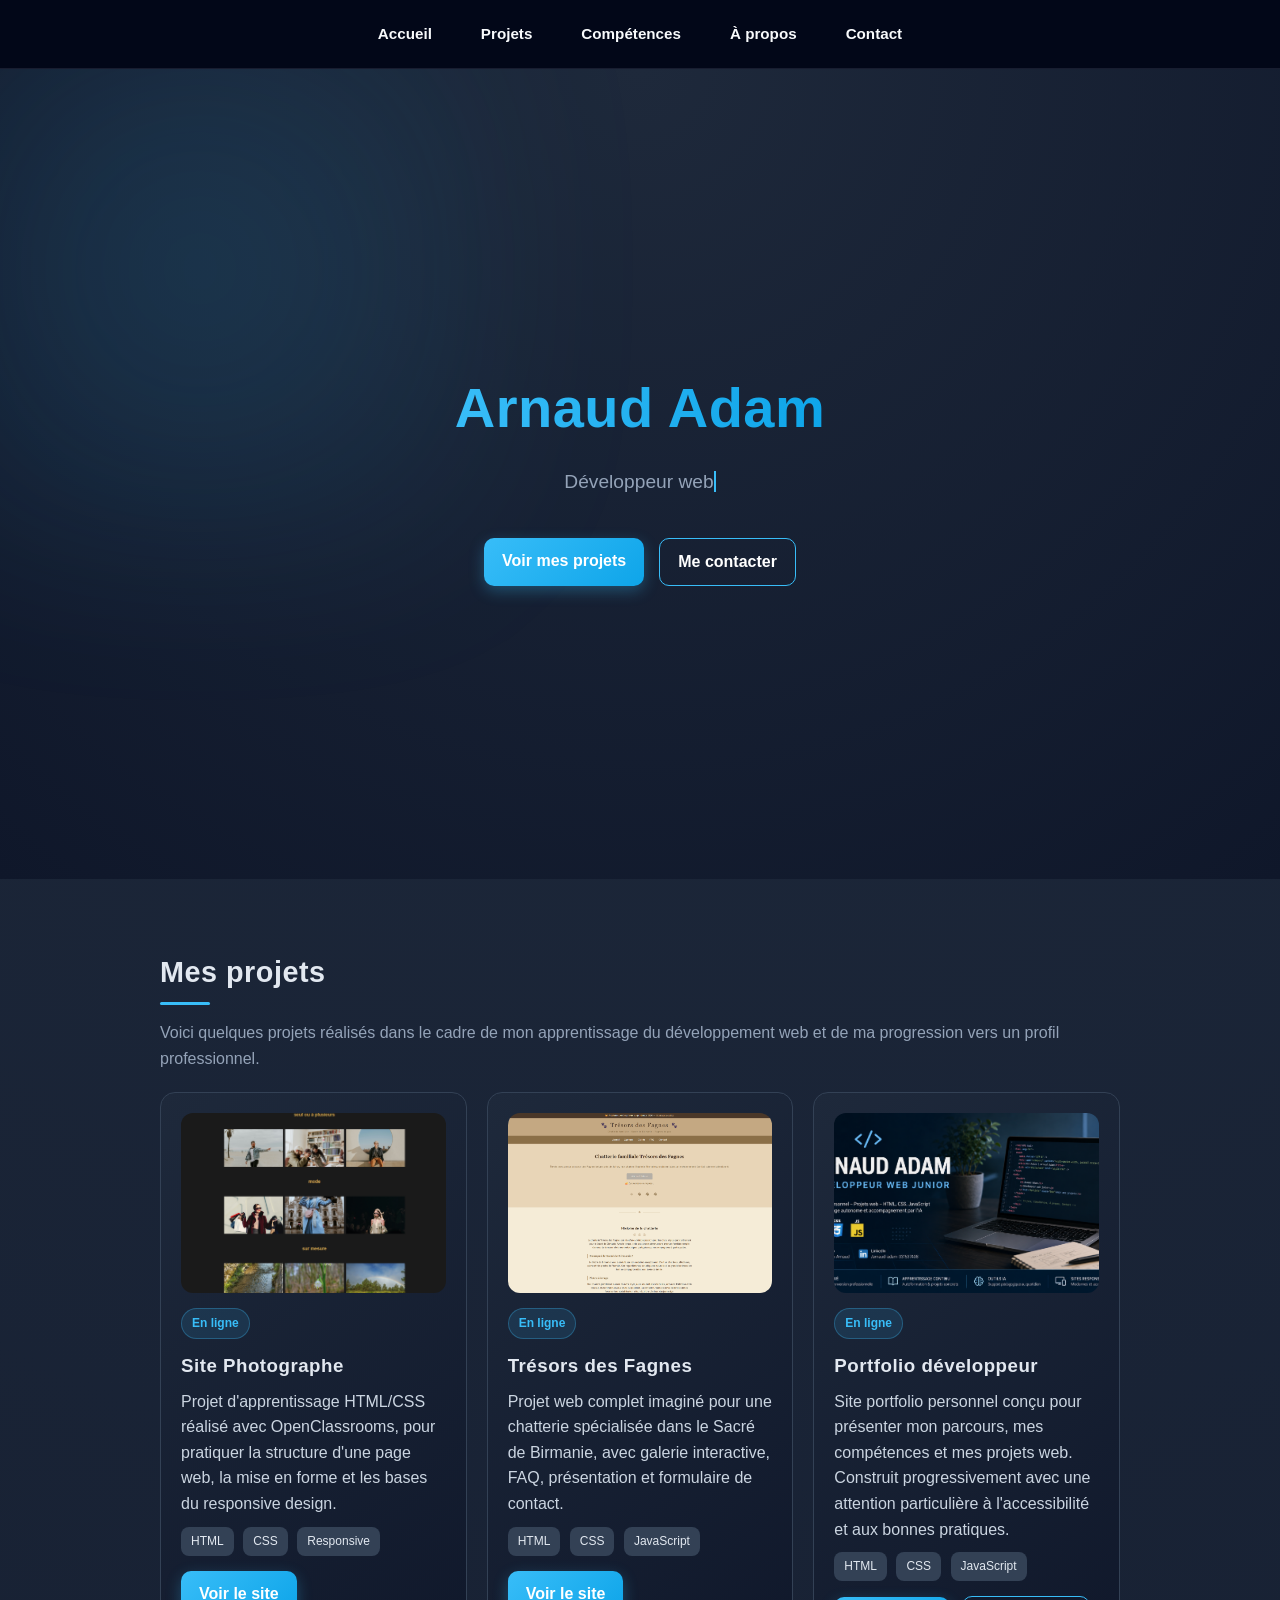
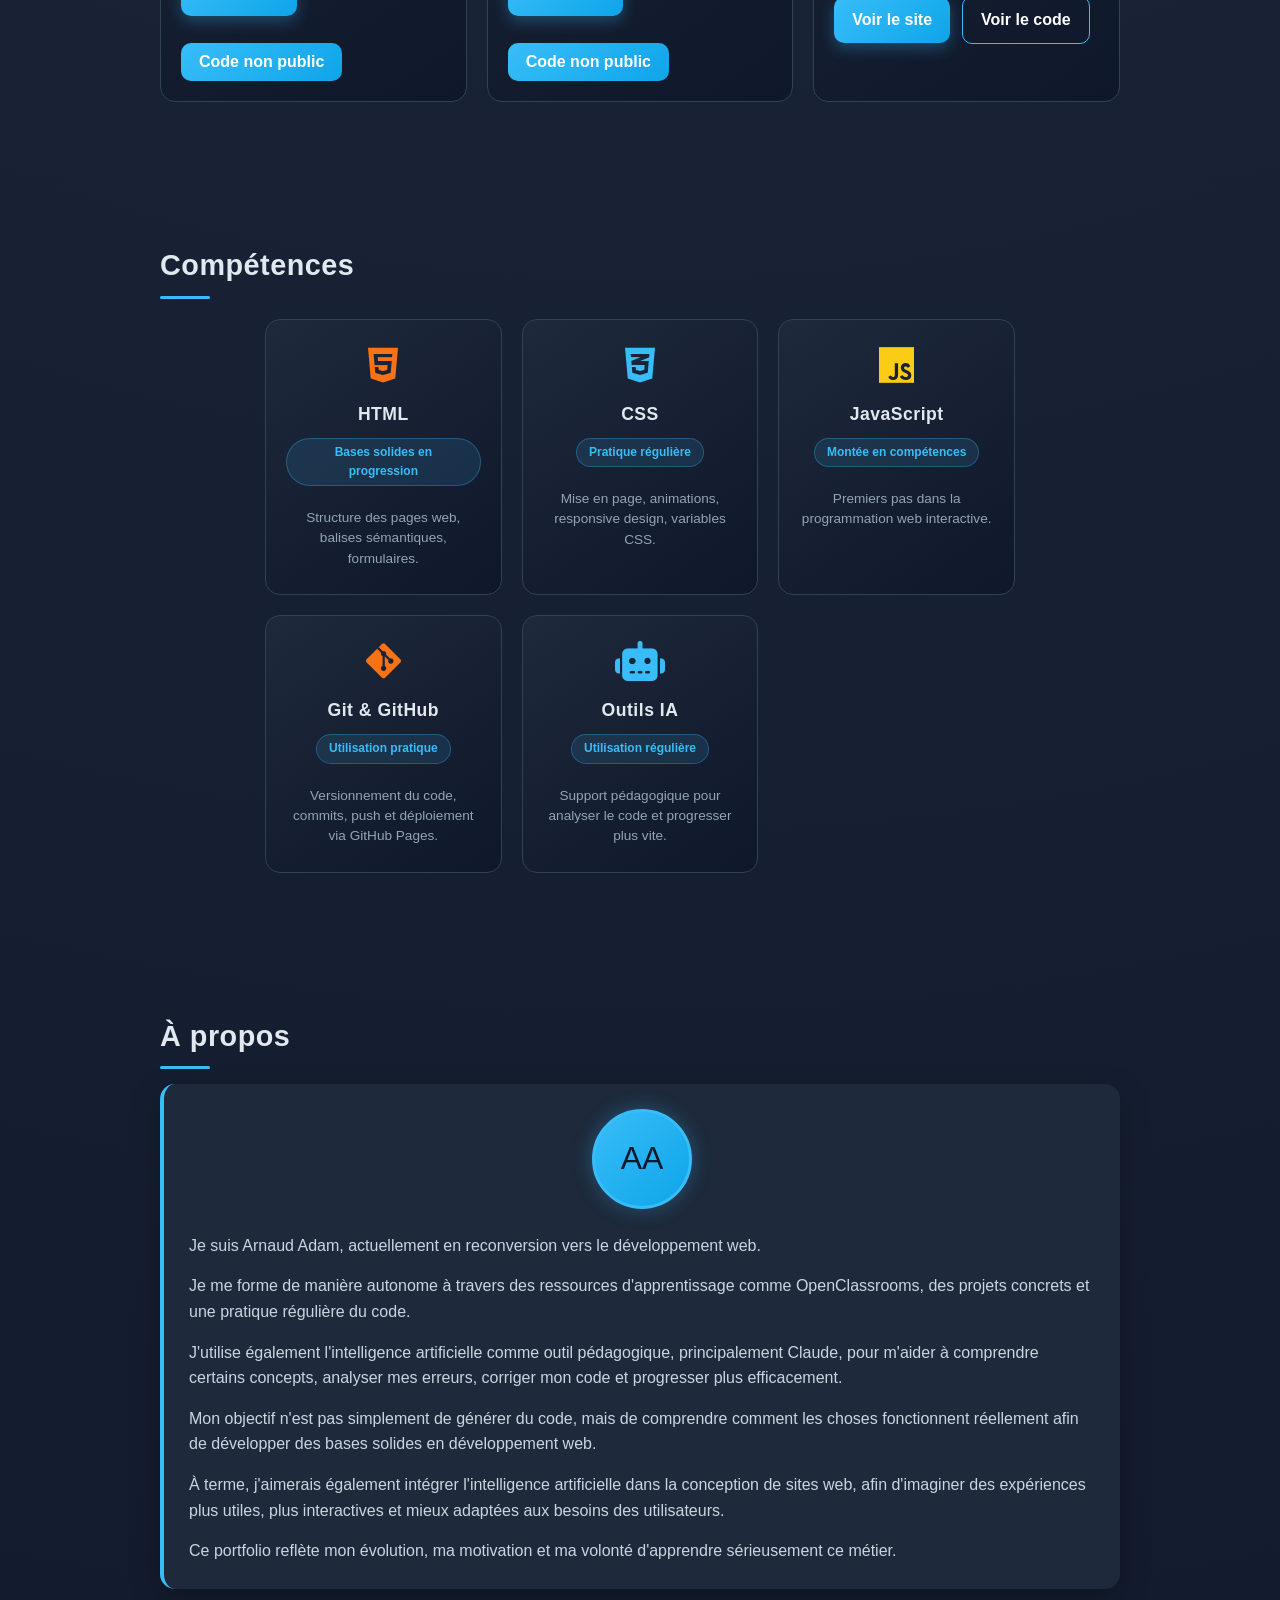
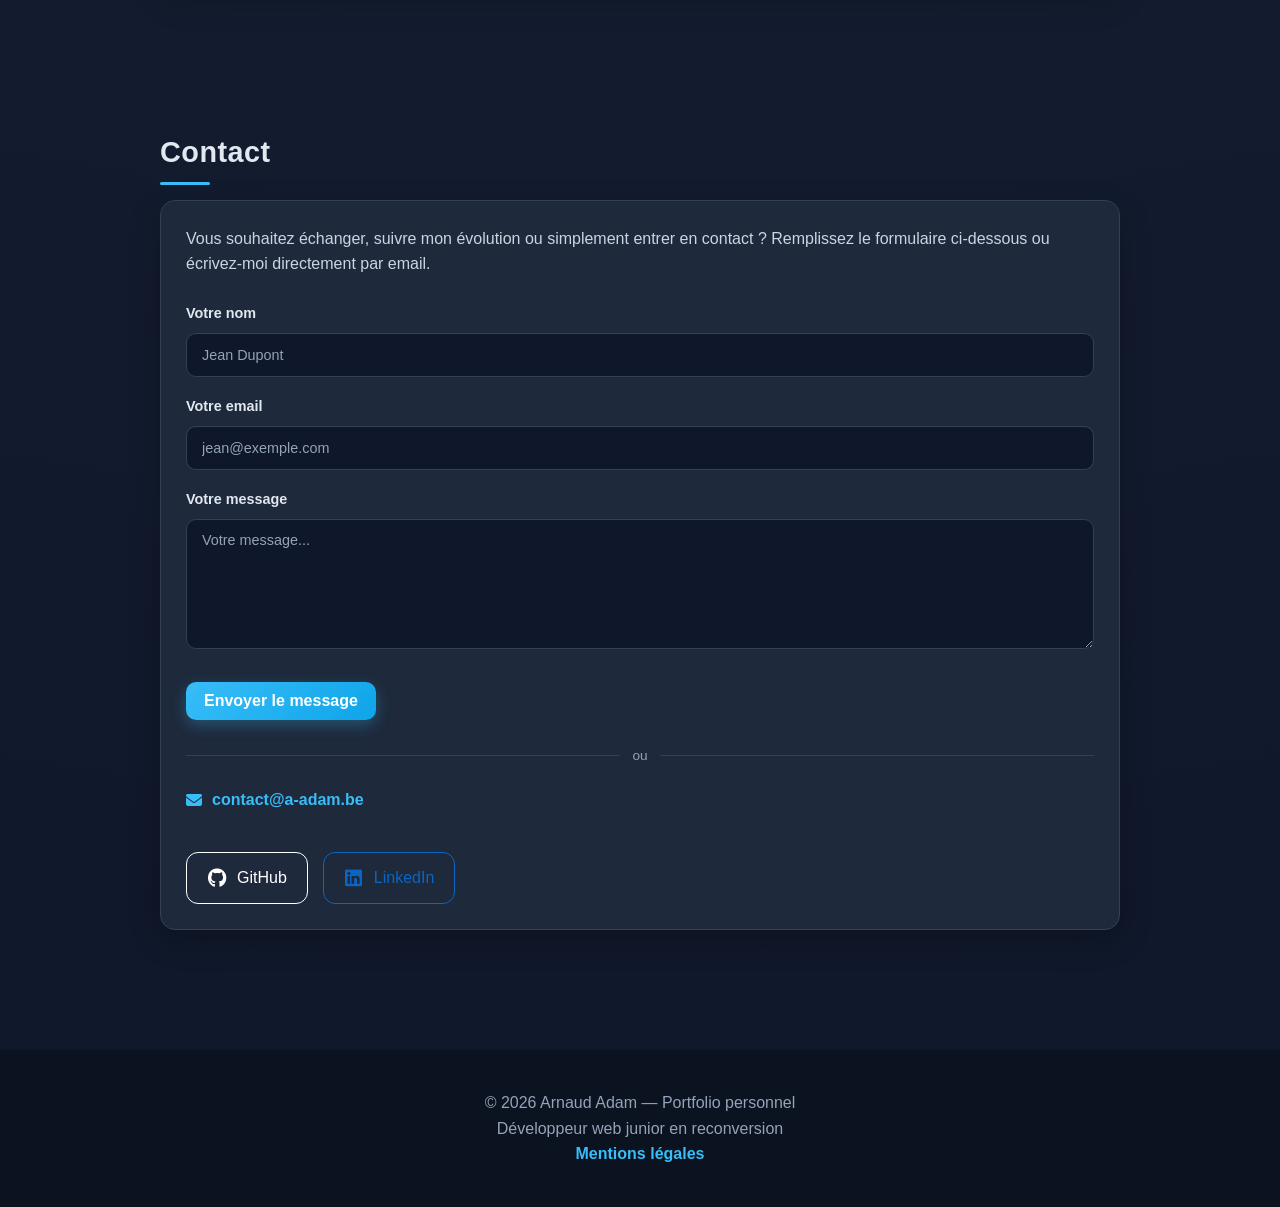
==== commit 346f725a: "feat: avatar initiales section à propos" ====
--- a/index.html
+++ b/index.html
@@ -206,6 +206,11 @@
     <section id="apropos">
       <h2>À propos</h2>
       <div class="about-card">
+
+        <div class="avatar">
+          <span>AA</span>
+        </div>
+
         <p>Je suis Arnaud Adam, actuellement en reconversion vers le développement web.</p>
         <p>Je me forme de manière autonome à travers des ressources d'apprentissage comme OpenClassrooms, des projets
           concrets et une pratique régulière du code.</p>
@@ -216,6 +221,7 @@
         <p>À terme, j'aimerais également intégrer l'intelligence artificielle dans la conception de sites web, afin
           d'imaginer des expériences plus utiles, plus interactives et mieux adaptées aux besoins des utilisateurs.</p>
         <p>Ce portfolio reflète mon évolution, ma motivation et ma volonté d'apprendre sérieusement ce métier.</p>
+
       </div>
     </section>
 
--- a/style.css
+++ b/style.css
@@ -884,6 +884,23 @@
   background: var(--bordure);
 }
 
+/* Avatar initiales — section À propos */
+.avatar {
+  width: 100px;
+  height: 100px;
+  border-radius: 50%;
+  background: linear-gradient(135deg, #38bdf8, #0ea5e9);
+  display: flex;
+  align-items: center;
+  justify-content: center;
+  font-size: 2rem;
+  font-weight: 500;
+  color: #0f172a;
+  margin: 0 auto 1.5rem;
+  border: 3px solid #38bdf8;
+  box-shadow: 0 0 20px rgba(56, 189, 248, 0.3);
+}
+
 
 /* ============================================
    RESPONSIVE (adaptatif)
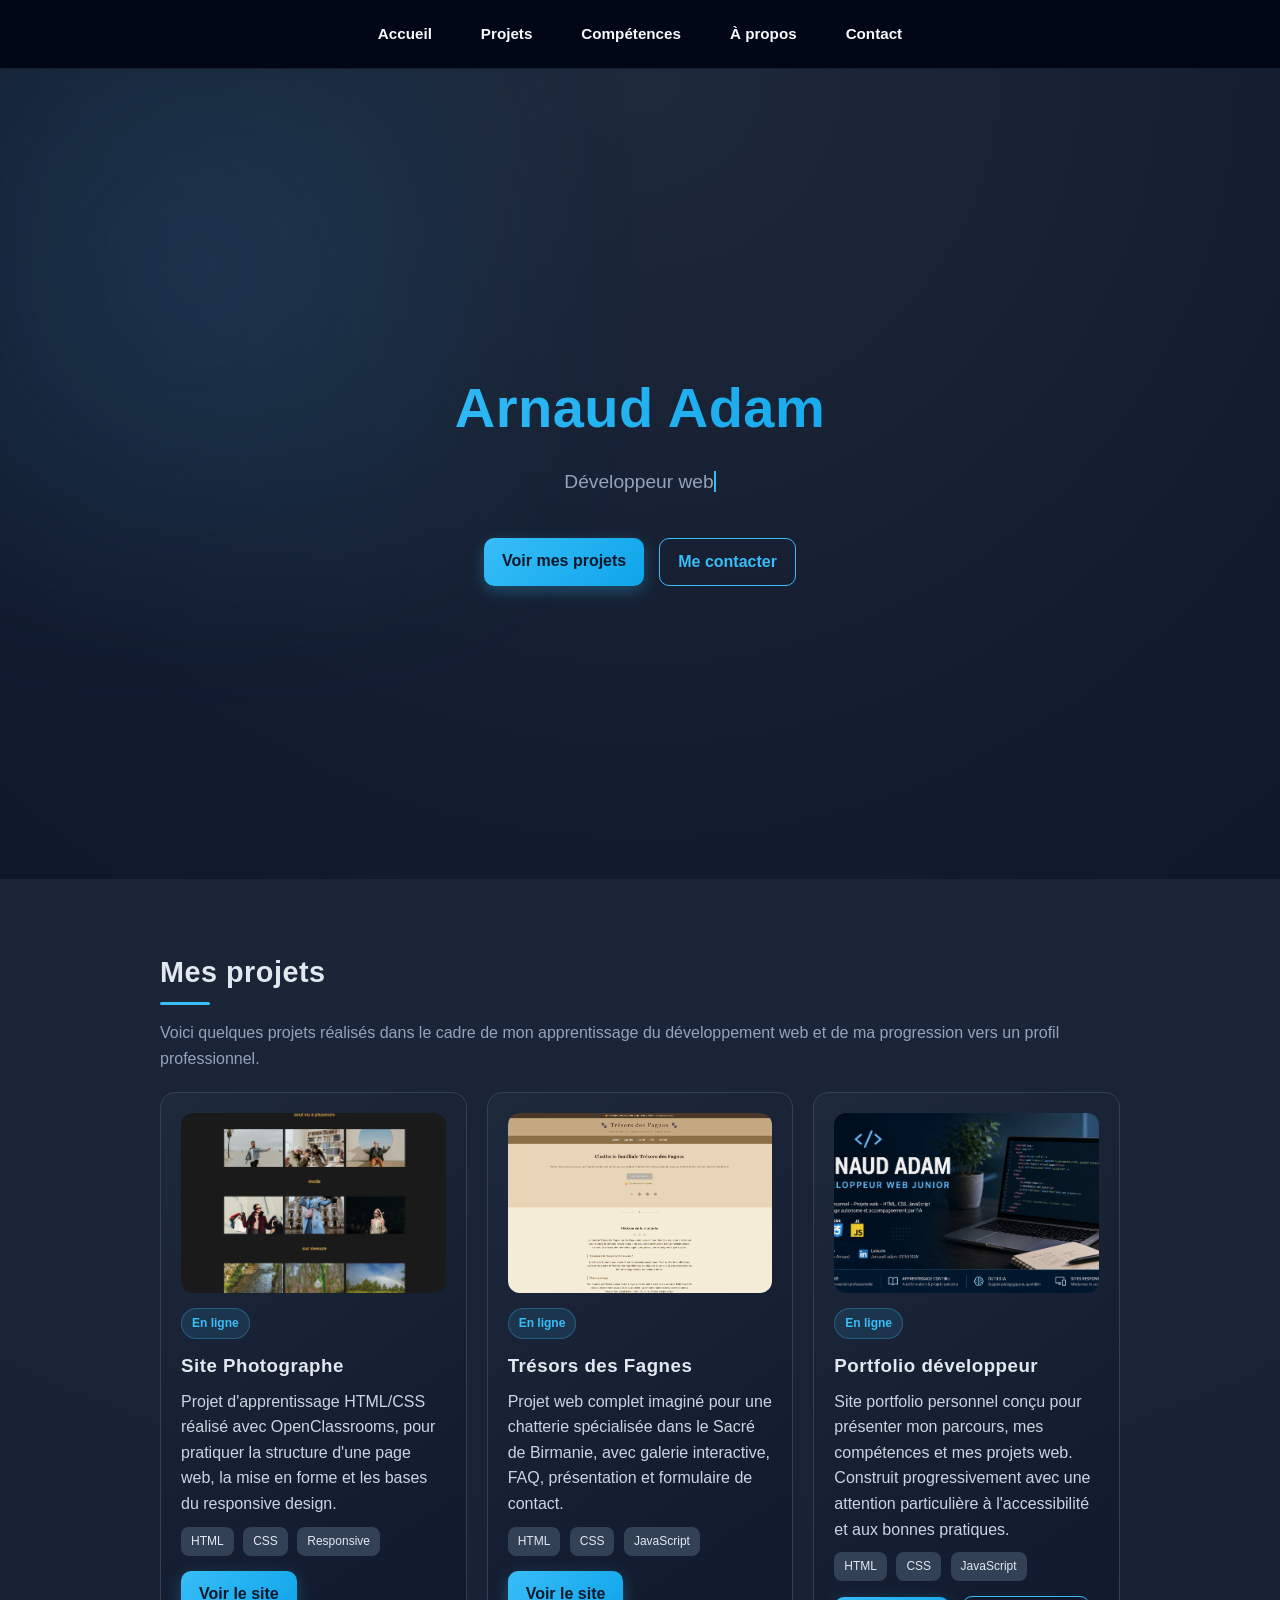
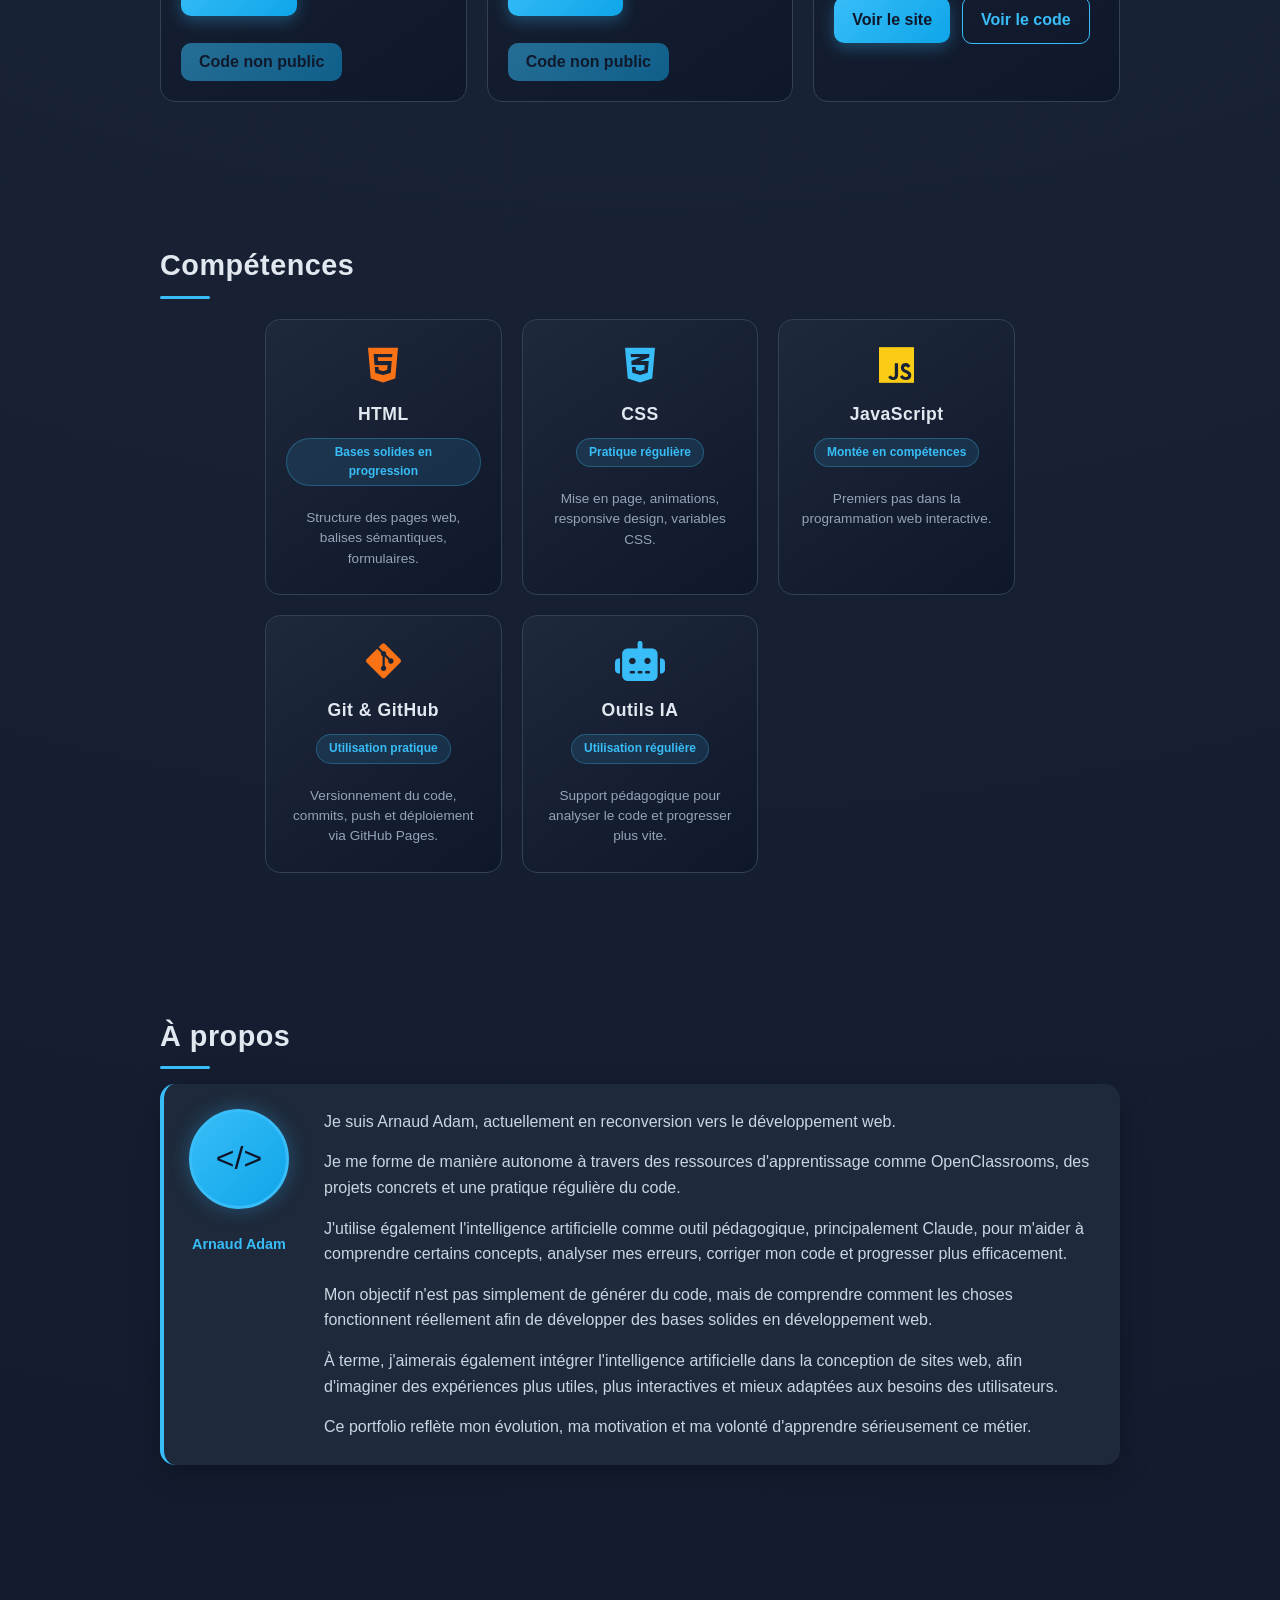
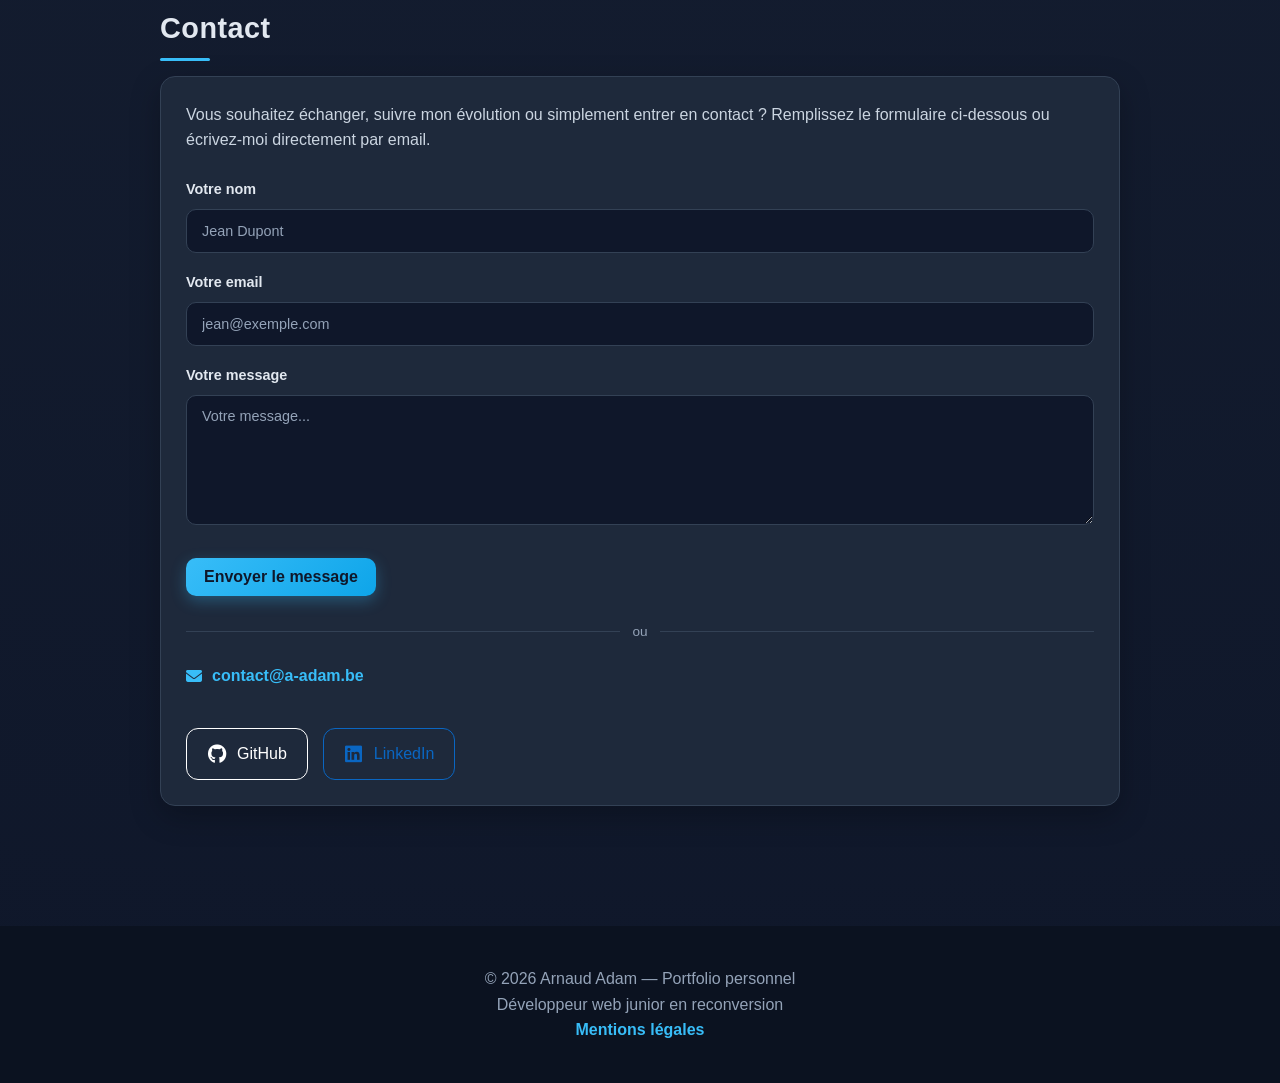
==== commit 1ce6b188: "Ajout avatar et mise en page section À propos" ====
--- a/index.html
+++ b/index.html
@@ -205,24 +205,30 @@
 
     <section id="apropos">
       <h2>À propos</h2>
-      <div class="about-card">
-
-        <div class="avatar">
-          <span>AA</span>
-        </div>
-
-        <p>Je suis Arnaud Adam, actuellement en reconversion vers le développement web.</p>
-        <p>Je me forme de manière autonome à travers des ressources d'apprentissage comme OpenClassrooms, des projets
-          concrets et une pratique régulière du code.</p>
-        <p>J'utilise également l'intelligence artificielle comme outil pédagogique, principalement Claude, pour m'aider
-          à comprendre certains concepts, analyser mes erreurs, corriger mon code et progresser plus efficacement.</p>
-        <p>Mon objectif n'est pas simplement de générer du code, mais de comprendre comment les choses fonctionnent
-          réellement afin de développer des bases solides en développement web.</p>
-        <p>À terme, j'aimerais également intégrer l'intelligence artificielle dans la conception de sites web, afin
-          d'imaginer des expériences plus utiles, plus interactives et mieux adaptées aux besoins des utilisateurs.</p>
-        <p>Ce portfolio reflète mon évolution, ma motivation et ma volonté d'apprendre sérieusement ce métier.</p>
-
-      </div>
+      <div class="about-card about-layout">
+
+        <div class="about-avatar">
+          <div class="avatar">
+            &lt;/&gt;
+          </div>
+          <p class="avatar-label">Arnaud Adam</p>
+        </div>
+
+        <div class="about-text">
+          <p>Je suis Arnaud Adam, actuellement en reconversion vers le développement web.</p>
+          <p>Je me forme de manière autonome à travers des ressources d'apprentissage comme OpenClassrooms, des projets
+            concrets et une pratique régulière du code.</p>
+          <p>J'utilise également l'intelligence artificielle comme outil pédagogique, principalement Claude, pour
+            m'aider
+            à comprendre certains concepts, analyser mes erreurs, corriger mon code et progresser plus efficacement.</p>
+          <p>Mon objectif n'est pas simplement de générer du code, mais de comprendre comment les choses fonctionnent
+            réellement afin de développer des bases solides en développement web.</p>
+          <p>À terme, j'aimerais également intégrer l'intelligence artificielle dans la conception de sites web, afin
+            d'imaginer des expériences plus utiles, plus interactives et mieux adaptées aux besoins des utilisateurs.
+          </p>
+          <p>Ce portfolio reflète mon évolution, ma motivation et ma volonté d'apprendre sérieusement ce métier.</p>
+
+        </div>
     </section>
 
     <section id="contact">
--- a/style.css
+++ b/style.css
@@ -1,28 +1,27 @@
 /* ============================================
-   VARIABLES CSS (CUSTOM PROPERTIES)
-   Toutes les couleurs et valeurs réutilisables
-   sont définies ici, en un seul endroit.
-   Pour changer la couleur principale de tout
-   le site, il suffit de modifier --couleur-principale.
+   VARIABLES CSS
+   Toutes les couleurs et valeurs réutilisables.
+   Pour changer l'accent du site, modifie
+   uniquement --couleur-principale ici.
    ============================================ */
 :root {
-  --couleur-principale:     #38bdf8;  /* bleu clair — couleur accent */
+  --couleur-principale:       #38bdf8; /* bleu clair — couleur accent */
   --couleur-principale-fonce: #0ea5e9; /* bleu plus foncé */
-  --bg-sombre:              #0f172a;  /* fond principal très sombre */
-  --bg-moyen:               #1e293b;  /* fond des cartes */
-  --bg-nav:      rgba(2, 6, 23, 0.95); /* fond de la barre de navigation */
-  --bg-footer:              #0b1220;  /* fond du pied de page */
-  --bordure:                #334155;  /* couleur des bordures */
-  --texte:                  #e2e8f0;  /* texte principal clair */
-  --texte-discret:          #94a3b8;  /* texte secondaire, plus gris */
-  --texte-carte:            #cbd5e1;  /* texte dans les cartes */
-  --transition:          0.3s ease;   /* durée et style des animations */
-  --rayon-carte:               15px;  /* arrondi des coins des cartes */
-}
-
-
-/* ============================================
-   RESET (remise à zéro)
+  --bg-sombre:                #0f172a; /* fond principal très sombre */
+  --bg-moyen:                 #1e293b; /* fond des cartes */
+  --bg-nav:        rgba(2, 6, 23, 0.95); /* fond de la barre de navigation */
+  --bg-footer:                #0b1220; /* fond du pied de page */
+  --bordure:                  #334155; /* couleur des bordures */
+  --texte:                    #e2e8f0; /* texte principal clair */
+  --texte-discret:            #94a3b8; /* texte secondaire, plus gris */
+  --texte-carte:              #cbd5e1; /* texte dans les cartes */
+  --transition:            0.3s ease; /* durée et style des animations */
+  --rayon-carte:                 15px; /* arrondi des coins des cartes */
+}
+
+
+/* ============================================
+   RESET
    Supprime les marges et espacements par défaut
    que chaque navigateur applique différemment.
    ============================================ */
@@ -30,20 +29,19 @@
   margin: 0;
   padding: 0;
   box-sizing: border-box;
-  /* box-sizing: border-box = le padding (marge intérieure)
-     et la bordure sont inclus dans la largeur totale de l'élément.
-     Sans ça, un élément de 200px + 20px de padding = 220px, ce qui
-     casse les mises en page. Avec ça, ça reste 200px. */
-}
-
-
-/* ============================================
-   GLOBAL
-   Styles de base qui s'appliquent à toute la page
+  /* box-sizing: border-box = le padding et la bordure sont inclus
+     dans la largeur totale de l'élément. Sans ça, les mises en page
+     se cassent facilement. */
+}
+
+
+/* ============================================
+   BASE
+   Styles globaux qui s'appliquent à toute la page
    ============================================ */
 html {
   scroll-behavior: smooth;
-  /* smooth = défilement doux quand on clique sur un lien d'ancrage (#section) */
+  /* défilement doux quand on clique sur un lien d'ancrage (#section) */
 }
 
 body {
@@ -51,25 +49,26 @@
   background: radial-gradient(circle at top, var(--bg-moyen), var(--bg-sombre));
   color: var(--texte);
   line-height: 1.6;
-  /* line-height (hauteur de ligne) : espace entre les lignes de texte.
-     1.6 = 60% de plus que la taille du texte — confortable à lire. */
 }
 
 h1, h2, h3 {
   font-weight: 600;
   letter-spacing: 0.5px;
-  /* letter-spacing (espacement des lettres) : légèrement écarté pour plus de lisibilité */
-}
-
-/* ============================================
-   LIENS GÉNÉRAUX
-   Rend les liens visibles sur fond sombre
+}
+
+
+/* ============================================
+   LIENS
    ============================================ */
 a {
   color: var(--couleur-principale);
   text-decoration: none;
   font-weight: 500;
   transition: var(--transition);
+}
+
+a:visited {
+  color: var(--couleur-principale);
 }
 
 a:hover {
@@ -77,34 +76,26 @@
   text-decoration: underline;
 }
 
-a:visited {
-  color: var(--couleur-principale);
-}
-
-
-/* ============================================
-   BARRE DE NAVIGATION (NAV)
+
+/* ============================================
+   NAVIGATION
    ============================================ */
 .navbar {
   position: sticky;
-  /* sticky = le menu reste collé en haut quand on fait défiler la page */
   top: 0;
   display: flex;
   justify-content: center;
   padding: 14px 20px;
   background: var(--bg-nav);
   backdrop-filter: blur(10px);
-  /* backdrop-filter: blur = effet "verre dépoli" sur la barre de navigation */
   border-bottom: 1px solid rgba(148, 163, 184, 0.15);
   z-index: 1000;
-  /* z-index = priorité d'empilement. 1000 = la nav reste au-dessus de tout */
 }
 
 .nav-links {
   display: flex;
   gap: 25px;
   flex-wrap: wrap;
-  /* flex-wrap: wrap = les liens reviennent à la ligne si l'écran est trop petit */
   justify-content: center;
 }
 
@@ -119,12 +110,17 @@
   transition: var(--transition);
 }
 
+.nav-links a:visited {
+  color: #f8fafc;
+}
+
 .nav-links a:hover {
   color: var(--couleur-principale);
   background: rgba(56, 189, 248, 0.08);
-}
-
-/* Ligne animée sous les liens du menu au survol */
+  text-decoration: none;
+}
+
+/* Ligne animée sous les liens au survol */
 .nav-links a::after {
   content: "";
   position: absolute;
@@ -138,17 +134,15 @@
 
 .nav-links a:hover::after {
   width: calc(100% - 24px);
-  /* calc() = calcul CSS. 100% de la largeur du lien, moins 24px de padding (12px de chaque côté) */
-}
-
-
-/* ============================================
-   SECTION HÉRO (EN-TÊTE PRINCIPALE)
-   Grande section d'accueil avec le nom et les boutons
+}
+
+
+/* ============================================
+   SECTION HÉRO
+   Grande zone d'accueil avec le nom et les boutons
    ============================================ */
 .hero {
   min-height: 90vh;
-  /* vh = viewport height (hauteur de la fenêtre). 90vh = 90% de la hauteur visible. */
   display: flex;
   align-items: center;
   justify-content: center;
@@ -169,22 +163,22 @@
   top: -100px;
   left: -100px;
   filter: blur(80px);
-  /* pointer-events: none est implicite car ::before n'intercepte pas les clics ici */
 }
 
 .hero-content {
   position: relative;
   z-index: 1;
-  /* z-index: 1 pour que le contenu soit au-dessus du halo ::before */
-}
-
+  width: 100%;
+  max-width: 700px;
+}
+
+/* Nom principal avec dégradé de couleur */
 .hero-title {
   font-size: 3.5rem;
   margin-bottom: 15px;
-  /* Dégradé de couleur appliqué au texte */
   background: linear-gradient(90deg, var(--couleur-principale), var(--couleur-principale-fonce));
-  -webkit-background-clip: text;  /* pour Chrome et Safari anciens */
-  background-clip: text;          /* ✅ CORRECTION 5 : version standard ajoutée */
+  -webkit-background-clip: text;
+  background-clip: text;
   -webkit-text-fill-color: transparent;
   color: transparent;
   animation: fadeUp 0.9s ease forwards;
@@ -195,8 +189,7 @@
   color: var(--texte-discret);
   margin-bottom: 25px;
   opacity: 0;
-  animation: fadeUp 0.9s ease forwards;
-  animation-delay: 0.2s;
+  animation: fadeUp 0.9s ease 0.2s forwards;
 }
 
 .hero-buttons {
@@ -205,8 +198,7 @@
   gap: 15px;
   flex-wrap: wrap;
   opacity: 0;
-  animation: fadeUp 0.9s ease forwards;
-  animation-delay: 0.4s;
+  animation: fadeUp 0.9s ease 0.4s forwards;
 }
 
 
@@ -223,6 +215,7 @@
   margin-bottom: 25px;
   font-size: 1.8rem;
   position: relative;
+  text-align: left;
 }
 
 /* Trait décoratif sous les titres de section */
@@ -244,17 +237,78 @@
 
 
 /* ============================================
-   GRILLE DE PROJETS
-   ============================================ */
-.projects-grid {
-  display: grid;
-  grid-template-columns: repeat(auto-fit, minmax(250px, 1fr));
-  /* auto-fit = autant de colonnes que possible
-     minmax(250px, 1fr) = chaque colonne fait au moins 250px, au plus 1 fraction de l'espace */
-  gap: 20px;
-}
-
-/* CARTE (card) */
+   BOUTONS
+   ============================================ */
+.btn {
+  display: inline-block;
+  margin-top: 15px;
+  padding: 10px 18px;
+  background: linear-gradient(135deg, var(--couleur-principale), var(--couleur-principale-fonce));
+  color: #0f172a;
+  border: none;
+  border-radius: 10px;
+  font-family: inherit;
+  font-size: 1rem;
+  font-weight: bold;
+  text-decoration: none;
+  cursor: pointer;
+  transition: all var(--transition);
+  box-shadow: 0 5px 15px rgba(56, 189, 248, 0.3);
+}
+
+.btn:visited {
+  color: #0f172a;
+}
+
+.btn:hover {
+  color: #0f172a;
+  text-decoration: none;
+  transform: translateY(-3px) scale(1.03);
+  box-shadow: 0 10px 25px rgba(56, 189, 248, 0.5);
+}
+
+.btn:active {
+  transform: scale(0.97);
+}
+
+/* Focus clavier — accessibilité */
+.btn:focus-visible {
+  outline: 3px solid var(--couleur-principale);
+  outline-offset: 3px;
+}
+
+/* Bouton secondaire (contour, fond transparent) */
+.btn-secondary {
+  background: transparent;
+  color: var(--couleur-principale);
+  border: 1px solid var(--couleur-principale);
+  box-shadow: none;
+}
+
+.btn-secondary:visited {
+  color: var(--couleur-principale);
+}
+
+.btn-secondary:hover {
+  color: var(--couleur-principale);
+  background: rgba(56, 189, 248, 0.1);
+  box-shadow: 0 10px 25px rgba(56, 189, 248, 0.25);
+}
+
+/* Boutons désactivés — ne réagissent pas au survol */
+.btn:disabled,
+.btn[aria-disabled="true"] {
+  opacity: 0.5;
+  cursor: not-allowed;
+  transform: none;
+  box-shadow: none;
+  pointer-events: none;
+}
+
+
+/* ============================================
+   CARTES (card)
+   ============================================ */
 .card {
   position: relative;
   overflow: hidden;
@@ -265,7 +319,7 @@
   transition: var(--transition);
 }
 
-/* Halo lumineux décoratif dans le coin supérieur droit de chaque carte */
+/* Halo lumineux dans le coin supérieur droit au survol */
 .card::before {
   content: "";
   position: absolute;
@@ -292,6 +346,16 @@
   margin-top: 8px;
 }
 
+
+/* ============================================
+   GRILLE ET CARTES DE PROJETS
+   ============================================ */
+.projects-grid {
+  display: grid;
+  grid-template-columns: repeat(auto-fit, minmax(250px, 1fr));
+  gap: 20px;
+}
+
 /* Zone image du projet */
 .project-image {
   position: relative;
@@ -306,16 +370,13 @@
   width: 100%;
   height: 100%;
   object-fit: cover;
-  /* object-fit: cover = l'image remplit toute la zone sans se déformer,
-     en coupant les bords si nécessaire. Comme "recadrer" une photo. */
   transition: 0.4s ease;
 }
 
-/* Superposition (overlay) qui apparaît au survol de la carte projet */
+/* Superposition au survol de la carte projet */
 .project-overlay {
   position: absolute;
   inset: 0;
-  /* inset: 0 = top: 0; right: 0; bottom: 0; left: 0; — couvre toute la zone */
   background: rgba(15, 23, 42, 0.85);
   display: flex;
   justify-content: center;
@@ -324,23 +385,32 @@
   transition: var(--transition);
 }
 
-/* ✅ CORRECTION 3 : styles adaptés pour <button> */
 .overlay-btn {
   padding: 10px 18px;
   background: var(--couleur-principale);
   color: var(--bg-sombre);
-  border: none;           /* supprime la bordure native du bouton */
+  border: none;
   border-radius: 10px;
-  font-family: inherit;   /* hérite de la police du reste de la page */
+  font-family: inherit;
   font-size: 1rem;
   font-weight: bold;
-  cursor: pointer;    /* curseur "interdit" car bouton désactivé */
+  cursor: pointer;
   transform: translateY(10px);
   opacity: 0;
   transition: var(--transition);
-}
-
-/* Animation au survol de la carte projet */
+  text-decoration: none;
+}
+
+.overlay-btn:visited {
+  color: var(--bg-sombre);
+}
+
+.overlay-btn:hover {
+  color: var(--bg-sombre);
+  text-decoration: none;
+}
+
+/* Animations au survol de la carte projet */
 .project-card:hover img {
   transform: scale(1.1);
 }
@@ -354,7 +424,7 @@
   transform: translateY(0);
 }
 
-/* Badge de statut (ex: "En cours") */
+/* Badge de statut (ex: "En ligne") */
 .status {
   display: inline-block;
   margin-bottom: 12px;
@@ -371,6 +441,7 @@
 .tags span {
   display: inline-block;
   background: var(--bordure);
+  color: var(--texte);
   padding: 5px 10px;
   margin-right: 5px;
   margin-top: 10px;
@@ -378,7 +449,7 @@
   font-size: 0.75rem;
 }
 
-/* Ligne de boutons d'action en bas des cartes projet */
+/* Boutons d'action en bas des cartes projet */
 .project-actions {
   display: flex;
   gap: 12px;
@@ -388,70 +459,8 @@
 
 
 /* ============================================
-   BOUTONS
-   ============================================ */
-
-/* ✅ CORRECTION 3 : ajout de border, font-family, font-size, cursor
-   pour que les <button> ressemblent aux <a class="btn"> */
-.btn {
-  display: inline-block;
-  margin-top: 15px;
-  padding: 10px 18px;
-  background: linear-gradient(135deg, var(--couleur-principale), var(--couleur-principale-fonce));
-  color: var(--bg-sombre);
-  border: none;
-  border-radius: 10px;
-  font-family: inherit;
-  font-size: 1rem;
-  text-decoration: none;
-  font-weight: bold;
-  cursor: pointer;
-  transition: all var(--transition);
-  box-shadow: 0 5px 15px rgba(56, 189, 248, 0.3);
-}
-
-.btn:hover {
-  transform: translateY(-3px) scale(1.03);
-  box-shadow: 0 10px 25px rgba(56, 189, 248, 0.5);
-}
-
-.btn:active {
-  transform: scale(0.97);
-}
-
-/* Bouton secondaire (contour seulement, fond transparent) */
-.btn-secondary {
-  background: transparent;
-  color: var(--couleur-principale);
-  border: 1px solid var(--couleur-principale);
-  box-shadow: none;
-}
-
-.btn-secondary:hover {
-  background: rgba(56, 189, 248, 0.1);
-  box-shadow: 0 10px 25px rgba(56, 189, 248, 0.25);
-}
-
-/* ✅ CORRECTION 4 : les boutons désactivés ne réagissent plus au survol */
-.btn:disabled,
-.btn.disabled {
-  opacity: 0.6;
-  cursor: not-allowed;
-  transform: none;
-  box-shadow: none;
-}
-
-.btn:disabled:hover,
-.btn.disabled:hover {
-  transform: none;
-  box-shadow: none;
-}
-
-
-/* ============================================
    SECTION COMPÉTENCES
    ============================================ */
-/* COMPÉTENCES - Cartes */
 .skills-grid {
   display: grid;
   grid-template-columns: repeat(3, 1fr);
@@ -460,10 +469,11 @@
   max-width: 750px;
   margin-left: auto;
   margin-right: auto;
-  justify-content: center;
+  justify-items: center;
 }
 
 .skill-card {
+  flex: 0 1 210px;
   position: relative;
   overflow: hidden;
   background: linear-gradient(145deg, var(--bg-moyen), var(--bg-sombre));
@@ -474,7 +484,7 @@
   transition: var(--transition);
 }
 
-/* Halo lumineux au survol — même style que tes cartes projet */
+/* Halo lumineux au survol */
 .skill-card::before {
   content: "";
   position: absolute;
@@ -497,7 +507,6 @@
   opacity: 1;
 }
 
-/* Icône Font Awesome */
 .skill-icon {
   font-size: 2.5rem;
   margin-bottom: 15px;
@@ -510,7 +519,7 @@
   color: var(--texte);
 }
 
-/* Badge de niveau — même style que ton badge "En cours" sur les projets */
+/* Badge de niveau */
 .skill-level {
   display: inline-block;
   padding: 4px 12px;
@@ -529,6 +538,7 @@
   line-height: 1.5;
   margin-top: 10px;
 }
+
 
 /* ============================================
    SECTION À PROPOS
@@ -549,18 +559,73 @@
 }
 
 .about-card p {
+  color: var(--texte-carte);
   margin-bottom: 15px;
-  color: var(--texte-carte);
 }
 
 .about-card p:last-child {
   margin-bottom: 0;
 }
 
-
-/* ============================================
-   SECTION CONTACT + RÉSEAUX SOCIAUX
-   (fusionnés en une seule section dans le HTML)
+.about-card a {
+  color: var(--couleur-principale);
+  font-weight: 600;
+}
+
+.about-card a:hover {
+  color: #7dd3fc;
+  text-decoration: underline;
+}
+
+/* Mise en page côte à côte */
+.about-layout {
+  display: flex;
+  gap: 35px;
+  align-items: flex-start;
+}
+
+/* Colonne gauche : avatar */
+.about-avatar {
+  flex-shrink: 0;  /* empêche l'avatar de rétrécir */
+  text-align: center;
+}
+
+/* Nom sous l'avatar */
+.avatar-label {
+  margin-top: 10px !important;
+  font-weight: 600;
+  color: var(--couleur-principale) !important;
+  font-size: 0.9rem;
+}
+
+/* Sur mobile : on empile à la verticale */
+@media (max-width: 600px) {
+  .about-layout {
+    flex-direction: column;
+    align-items: center;
+  }
+}
+
+/* Avatar initiales */
+.avatar {
+  width: 100px;
+  height: 100px;
+  border-radius: 50%;
+  background: linear-gradient(135deg, #38bdf8, #0ea5e9);
+  display: flex;
+  align-items: center;
+  justify-content: center;
+  font-size: 2rem;
+  font-weight: 500;
+  color: #0f172a;
+  margin: 0 auto 1.5rem;
+  border: 3px solid #38bdf8;
+  box-shadow: 0 0 20px rgba(56, 189, 248, 0.3);
+}
+
+
+/* ============================================
+   SECTION CONTACT
    ============================================ */
 .contact-card {
   background: var(--bg-moyen);
@@ -575,8 +640,6 @@
   margin-bottom: 15px;
 }
 
-/* ✅ CORRECTION 2 : une seule règle claire, suppression des 2 doublons
-   et du !important qui se trouvaient à la fin du fichier original */
 .contact-link {
   display: inline-flex;
   align-items: center;
@@ -585,28 +648,103 @@
   text-decoration: none;
   font-weight: 600;
   transition: var(--transition);
-  margin-bottom: 20px; /* espace avant les boutons de réseaux sociaux */
+  margin-bottom: 20px;
+}
+
+.contact-link:visited {
+  color: var(--couleur-principale);
 }
 
 .contact-link:hover {
-  color: var(--couleur-principale-fonce);
+  color: #7dd3fc;
   text-decoration: underline;
 }
 
-/* Boutons de réseaux sociaux */
+
+/* ============================================
+   FORMULAIRE DE CONTACT
+   ============================================ */
+.contact-form {
+  margin: 25px 0;
+}
+
+.form-group {
+  display: flex;
+  flex-direction: column;
+  gap: 8px;
+  margin-bottom: 18px;
+}
+
+.form-group label {
+  font-size: 0.9rem;
+  font-weight: 600;
+  color: var(--texte);
+}
+
+.form-group input,
+.form-group textarea {
+  padding: 12px 15px;
+  background: var(--bg-sombre);
+  border: 1px solid var(--bordure);
+  border-radius: 10px;
+  color: var(--texte);
+  font-family: inherit;
+  font-size: 1rem;
+  transition: var(--transition);
+  outline: none;
+}
+
+.form-group textarea {
+  resize: vertical;
+  min-height: 130px;
+}
+
+/* Halo au focus (clic sur le champ) */
+.form-group input:focus,
+.form-group textarea:focus {
+  border-color: var(--couleur-principale);
+  box-shadow: 0 0 0 3px rgba(56, 189, 248, 0.15);
+}
+
+.form-group input::placeholder,
+.form-group textarea::placeholder {
+  color: var(--texte-discret);
+  font-size: 0.9rem;
+}
+
+/* Séparateur "ou" entre le formulaire et l'email */
+.contact-divider {
+  display: flex;
+  align-items: center;
+  gap: 12px;
+  margin: 20px 0;
+  color: var(--texte-discret);
+  font-size: 0.85rem;
+}
+
+.contact-divider::before,
+.contact-divider::after {
+  content: "";
+  flex: 1;
+  height: 1px;
+  background: var(--bordure);
+}
+
+
+/* ============================================
+   RÉSEAUX SOCIAUX
+   ============================================ */
 .socials {
   display: flex;
   gap: 15px;
   flex-wrap: wrap;
   margin-top: 20px;
-  /* margin-top (marge extérieure haute) : espace entre l'email et les boutons sociaux */
 }
 
 .social {
   position: relative;
   display: flex;
   align-items: center;
-  justify-content: center;
   gap: 10px;
   padding: 12px 20px;
   background: var(--bg-moyen);
@@ -616,14 +754,25 @@
   transition: all var(--transition);
   overflow: hidden;
 }
- .github {
+
+.social:visited {
+  color: var(--texte);
+}
+
+.github {
   border: 1px solid #ffffff;
+  color: #ffffff;
+}
+
+.github:visited {
   color: #ffffff;
 }
 
 .github:hover {
   background: #111;
   border-color: #111;
+  color: #ffffff;
+  text-decoration: none;
 }
 
 .linkedin {
@@ -631,9 +780,14 @@
   color: #0a66c2;
 }
 
+.linkedin:visited {
+  color: #0a66c2;
+}
+
 .linkedin:hover {
   background: #0a66c2;
   color: #ffffff;
+  text-decoration: none;
 }
 
 /* Halo lumineux animé au survol */
@@ -673,6 +827,11 @@
   animation: borderGlow 2s linear infinite;
 }
 
+.social:hover {
+  transform: translateY(-5px) scale(1.05);
+  box-shadow: 0 10px 30px rgba(0, 0, 0, 0.5);
+}
+
 .social i,
 .social span {
   position: relative;
@@ -685,22 +844,9 @@
   text-align: center;
 }
 
-.social:hover {
-  transform: translateY(-5px) scale(1.05);
-  box-shadow: 0 10px 30px rgba(0, 0, 0, 0.5);
-}
-
-.github:hover {
-  background: #111;
-}
-
-.linkedin:hover {
-  background: #0a66c2;
-}
-
-
-/* ============================================
-   PIED DE PAGE (FOOTER)
+
+/* ============================================
+   PIED DE PAGE
    ============================================ */
 footer {
   text-align: center;
@@ -710,7 +856,34 @@
   margin-top: 50px;
 }
 
-/* EFFET TYPING */
+footer a {
+  color: var(--couleur-principale);
+  font-weight: 600;
+}
+
+footer a:visited {
+  color: var(--couleur-principale);
+}
+
+footer a:hover {
+  color: #7dd3fc;
+  text-decoration: underline;
+}
+
+.skills-grid {
+  display: grid;
+  grid-template-columns: repeat(auto-fit, minmax(200px, 1fr));
+  gap: 20px;
+  margin-top: 30px;
+  max-width: 750px;
+  margin-left: auto;
+  margin-right: auto;
+}
+
+
+/* ============================================
+   EFFET TYPING (animation de frappe)
+   ============================================ */
 .typing {
   border-right: 2px solid var(--couleur-principale);
   white-space: nowrap;
@@ -720,13 +893,12 @@
 
 @keyframes clignotement {
   0%, 100% { border-color: var(--couleur-principale); }
-  50% { border-color: transparent; }
-}
-
-
-/* ============================================
-   ANIMATIONS (keyframes)
-   keyframes = images clés, les étapes d'une animation
+  50%       { border-color: transparent; }
+}
+
+
+/* ============================================
+   ANIMATIONS
    ============================================ */
 
 /* Apparition depuis le bas avec fondu */
@@ -735,180 +907,22 @@
     opacity: 0;
     transform: translateY(25px);
   }
-
   to {
     opacity: 1;
     transform: translateY(0);
   }
 }
 
-/* Animation de la bordure lumineuse des boutons sociaux */
+/* Bordure lumineuse tournante sur les boutons sociaux */
 @keyframes borderGlow {
-  0% {
-    background-position: 0% 50%;
-  }
-
-  100% {
-    background-position: 200% 50%;
-  }
-}
-
-/* ============================================
-   CORRECTION VISIBILITÉ LIENS
-   ============================================ */
-
-.about-card a,
-.legal-page a,
-footer a {
-  color: var(--couleur-principale);
-  font-weight: 600;
-  text-decoration: none;
-  transition: var(--transition);
-}
-
-.about-card a:hover,
-.legal-page a:hover,
-footer a:hover {
-  color: #7dd3fc;
-  text-decoration: underline;
-}
-
-.about-card a:visited,
-.legal-page a:visited,
-footer a:visited {
-  color: var(--couleur-principale);
-}
-
-/* Correction contraste boutons */
-.btn,
-.btn:visited,
-.project-actions .btn,
-.project-actions .btn:visited,
-.overlay-btn,
-.overlay-btn:visited {
-  color: #ffffff !important;
-}
-
-.btn:disabled {
-  color: #ffffff !important;
-  opacity: 1;
-}
-
-/* ============================================
-   FORMULAIRE DE CONTACT (Formspree)
-   ============================================ */
-
-/* Conteneur du formulaire — espace au-dessus et en-dessous */
-.contact-form {
-  margin: 25px 0;
-}
-
-/* Groupe label + champ (input ou textarea) */
-.form-group {
-  display: flex;
-  flex-direction: column;
-  /* column = label au-dessus, champ en-dessous */
-  gap: 8px;
-  margin-bottom: 18px;
-}
-
-/* Label (texte au-dessus du champ) */
-.form-group label {
-  font-size: 0.9rem;
-  font-weight: 600;
-  color: var(--texte);
-}
-
-/* Champs texte et email */
-.form-group input {
-  padding: 12px 15px;
-  background: var(--bg-sombre);
-  border: 1px solid var(--bordure);
-  border-radius: 10px;
-  color: var(--texte);
-  font-family: inherit;
-  font-size: 1rem;
-  transition: var(--transition);
-  outline: none;
-  /* outline: none = supprime le contour bleu natif du navigateur */
-}
-
-/* Zone de texte (message) */
-.form-group textarea {
-  padding: 12px 15px;
-  background: var(--bg-sombre);
-  border: 1px solid var(--bordure);
-  border-radius: 10px;
-  color: var(--texte);
-  font-family: inherit;
-  font-size: 1rem;
-  transition: var(--transition);
-  outline: none;
-  resize: vertical;
-  /* resize: vertical = l'utilisateur peut agrandir la zone vers le bas,
-     mais pas vers les côtés */
-  min-height: 130px;
-}
-
-/* Effet au clic sur un champ — bordure qui s'allume */
-.form-group input:focus,
-.form-group textarea:focus {
-  border-color: var(--couleur-principale);
-  box-shadow: 0 0 0 3px rgba(56, 189, 248, 0.15);
-  /* box-shadow ici = halo lumineux autour du champ actif */
-}
-
-/* Texte placeholder (indice dans le champ vide) */
-.form-group input::placeholder,
-.form-group textarea::placeholder {
-  color: var(--texte-discret);
-  font-size: 0.9rem;
-}
-
-/* Séparateur visuel entre le formulaire et l'adresse email */
-.contact-divider {
-  display: flex;
-  align-items: center;
-  gap: 12px;
-  margin: 20px 0;
-  color: var(--texte-discret);
-  font-size: 0.85rem;
-}
-
-/* Lignes horizontales de chaque côté du "ou" */
-.contact-divider::before,
-.contact-divider::after {
-  content: "";
-  flex: 1;
-  height: 1px;
-  background: var(--bordure);
-}
-
-/* Avatar initiales — section À propos */
-.avatar {
-  width: 100px;
-  height: 100px;
-  border-radius: 50%;
-  background: linear-gradient(135deg, #38bdf8, #0ea5e9);
-  display: flex;
-  align-items: center;
-  justify-content: center;
-  font-size: 2rem;
-  font-weight: 500;
-  color: #0f172a;
-  margin: 0 auto 1.5rem;
-  border: 3px solid #38bdf8;
-  box-shadow: 0 0 20px rgba(56, 189, 248, 0.3);
-}
-
-
-/* ============================================
-   RESPONSIVE (adaptatif)
-   Adaptations selon la taille de l'écran
-   ============================================ */
-
-/* ✅ CORRECTION 6 : ajout d'un breakpoint tablette (768px) */
-/* Tablette : écrans de 601px à 768px de large */
+  0%   { background-position: 0% 50%; }
+  100% { background-position: 200% 50%; }
+}
+
+
+/* ============================================
+   RESPONSIVE — TABLETTE (max 768px)
+   ============================================ */
 @media (max-width: 768px) {
   .hero-title {
     font-size: 2.8rem;
@@ -919,19 +933,27 @@
   }
 
   .nav-links a {
-    font-size: 0.72rem;
-    padding: 4px 5px;
+    font-size: 0.82rem;
+    padding: 6px 8px;
   }
 
   section {
     padding: 50px 20px;
   }
-}
-
-/* Mobile : écrans jusqu'à 600px de large (téléphones) */
+
+  .skills-grid {
+    grid-template-columns: repeat(2, 1fr);
+    max-width: 100%;
+  }
+}
+
+
+/* ============================================
+   RESPONSIVE — MOBILE (max 600px)
+   ============================================ */
 @media (max-width: 600px) {
   .hero-title {
-    font-size: 2.4rem;
+    font-size: 2.2rem;
   }
 
   .hero-content p {
@@ -939,12 +961,20 @@
   }
 
   .nav-links {
-    gap: 8px;
+    gap: 6px;
   }
 
   .nav-links a {
-    font-size: 0.72rem;
-    padding: 4px 5px;
+    font-size: 0.75rem;
+    padding: 5px 6px;
+  }
+
+  section {
+    padding: 40px 15px;
+  }
+
+  .projects-grid {
+    grid-template-columns: 1fr;
   }
 
   .skills-grid {
@@ -955,11 +985,27 @@
   .skill-level {
     font-size: 0.7rem;
     padding: 4px 8px;
-    white-space: normal;
-    text-align: center;
   }
 
   .skill-card {
     padding: 20px 15px;
   }
-}+
+  .hero-buttons {
+    flex-direction: column;
+    align-items: center;
+  }
+
+  .project-actions {
+    flex-direction: column;
+  }
+
+  .project-actions .btn {
+    width: 100%;
+    text-align: center;
+  }
+
+  .socials {
+    flex-direction: column;
+  }
+}
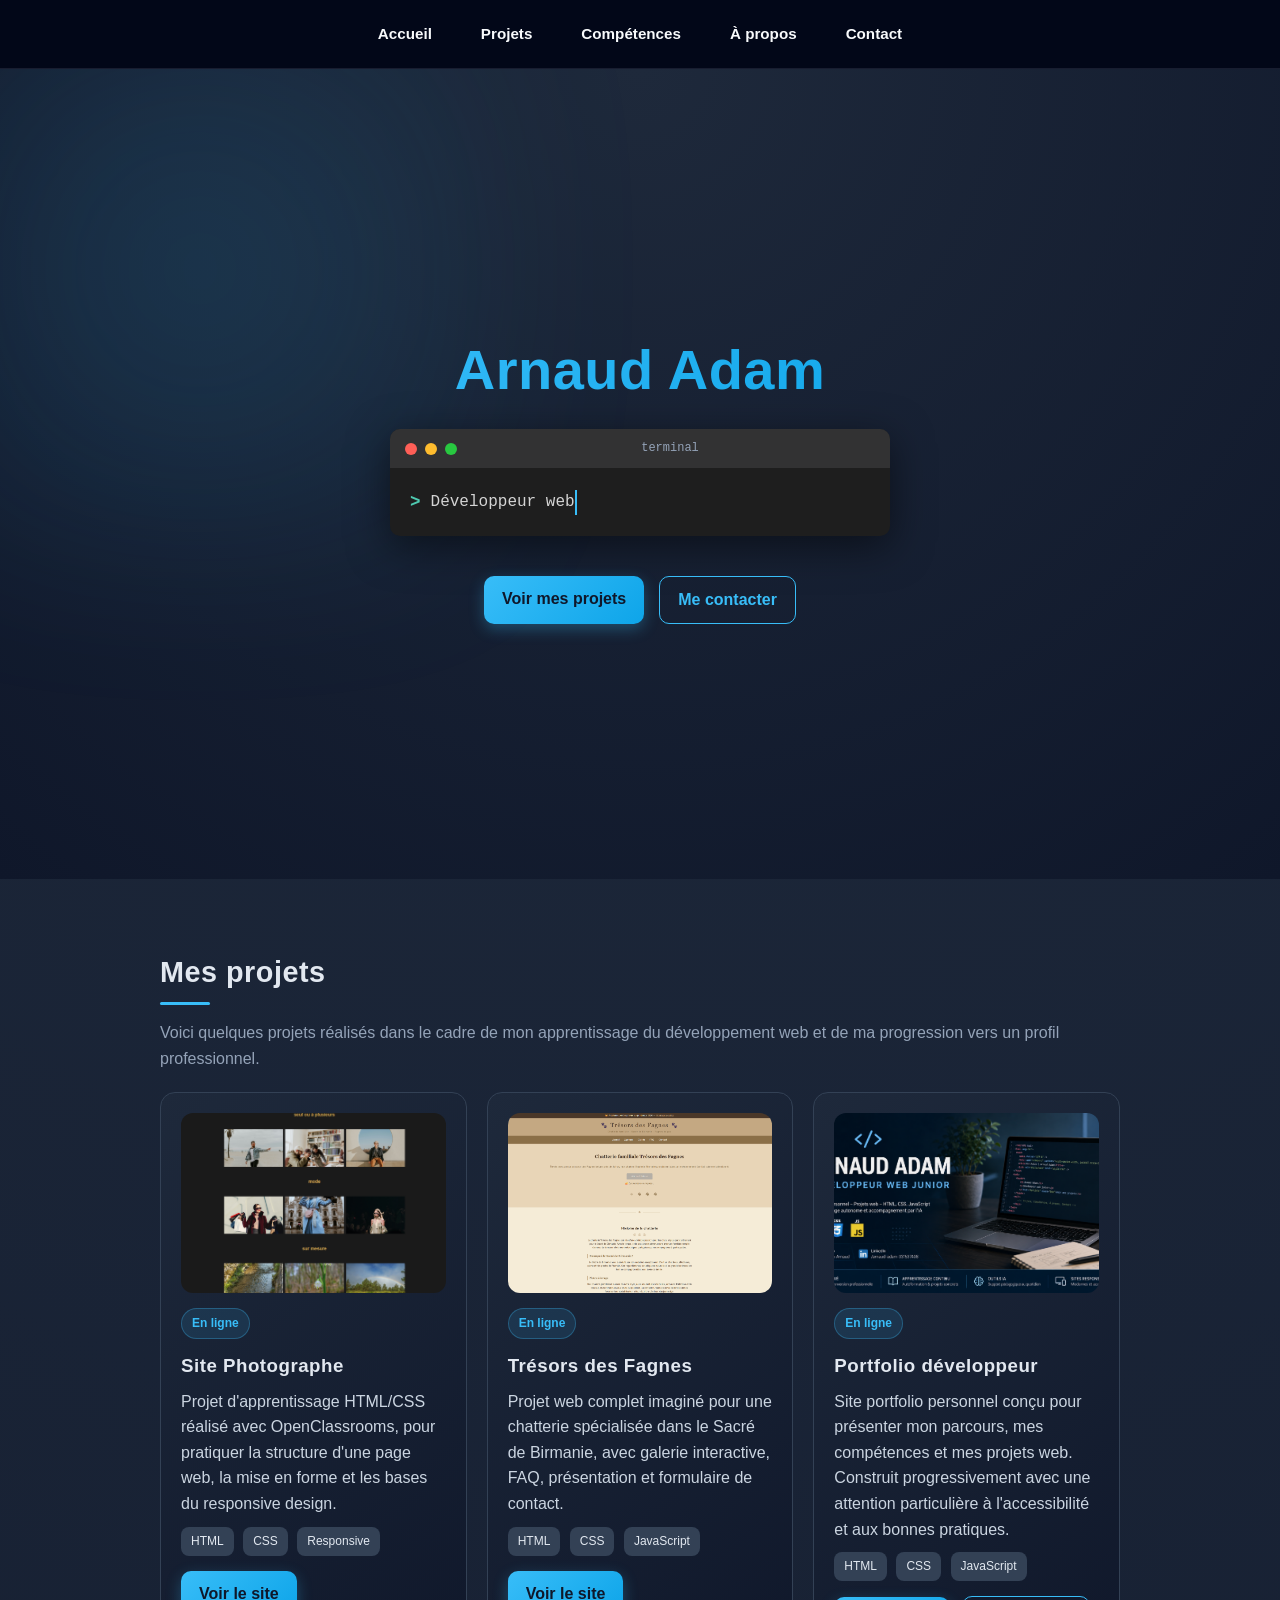
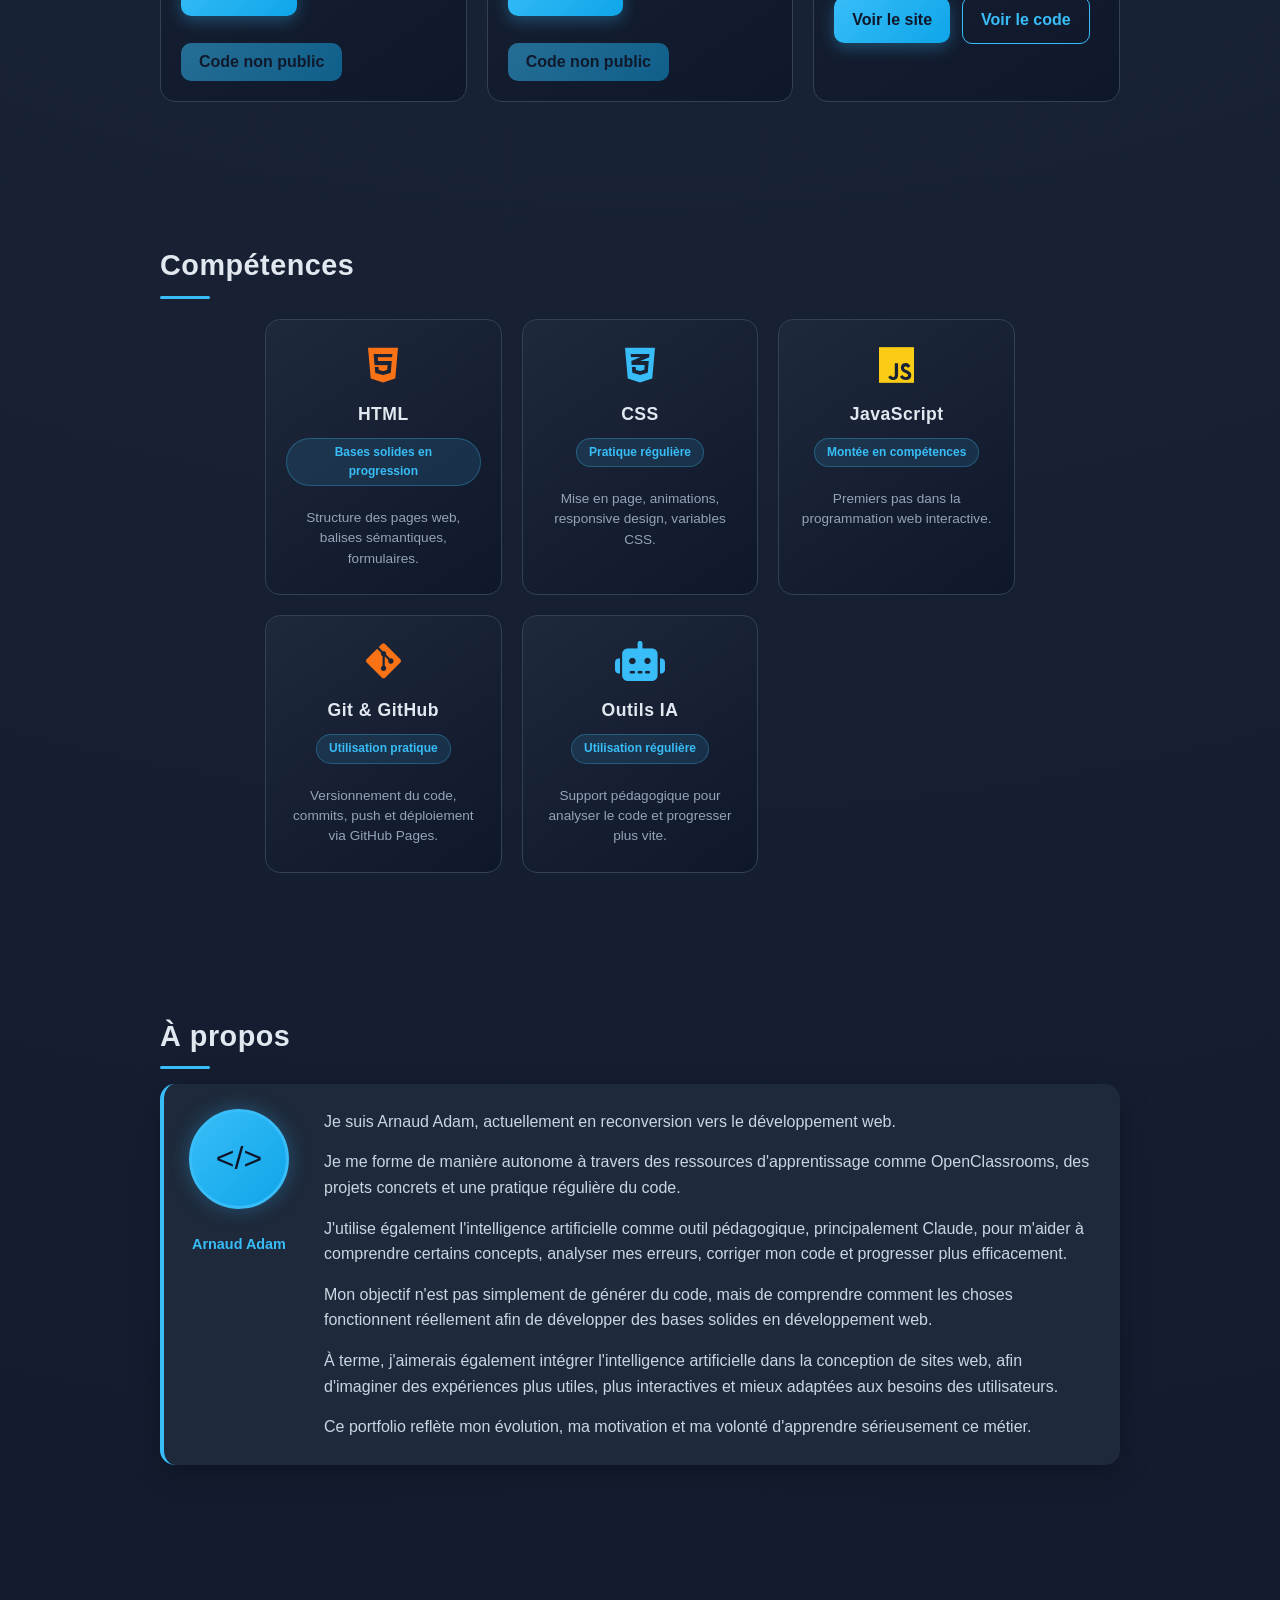
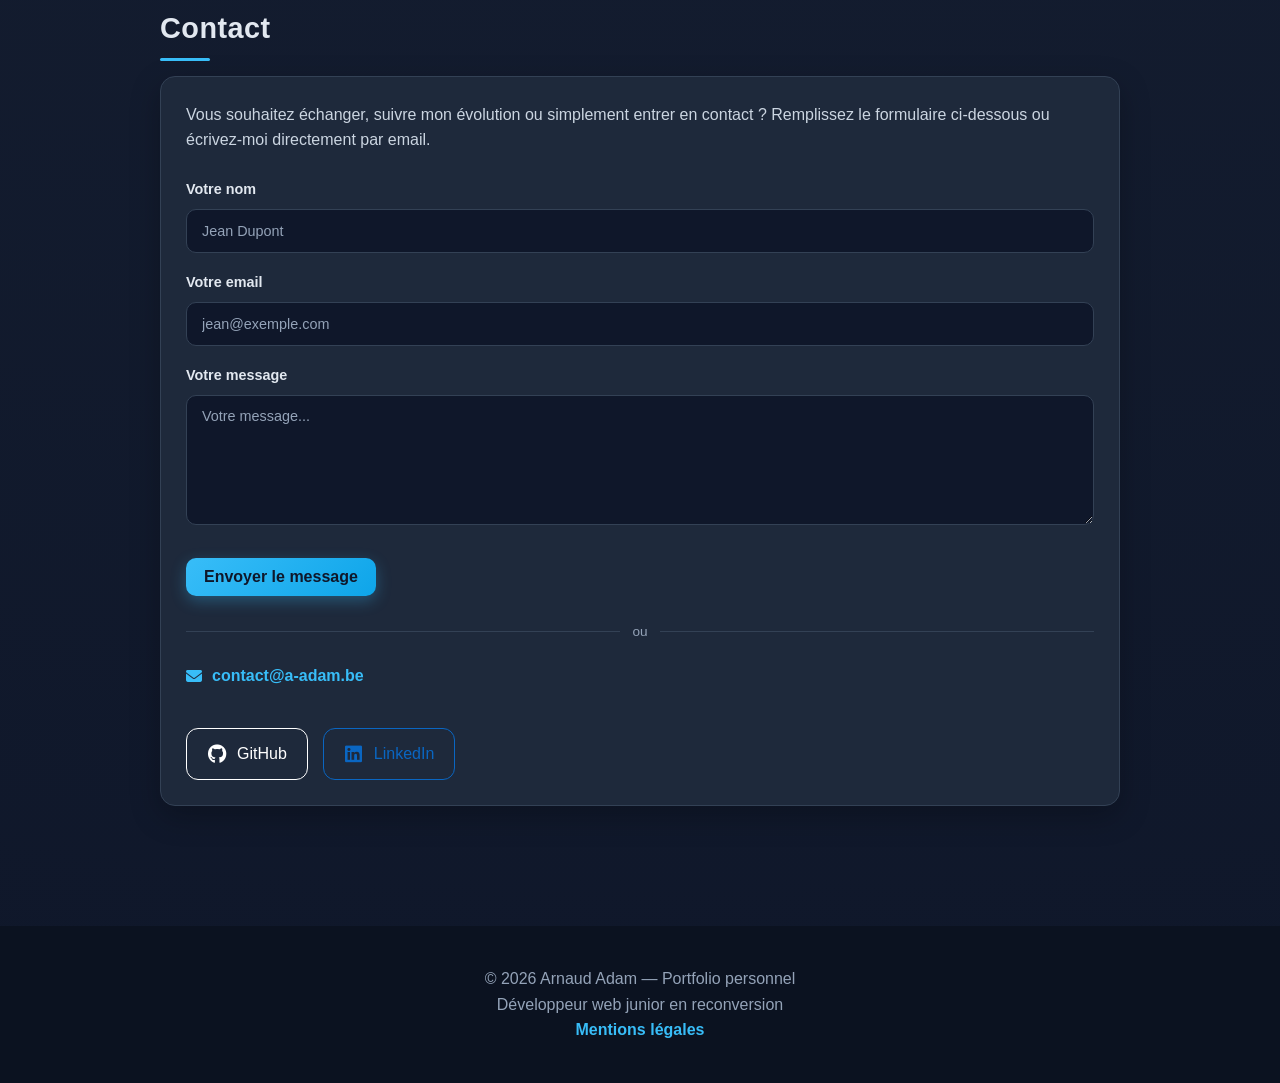
==== commit 7c0ad224: "Ajout effet terminal style VS Code sur l'animation typing" ====
--- a/index.html
+++ b/index.html
@@ -52,7 +52,18 @@
   <header id="accueil" class="hero">
     <div class="hero-content">
       <h1 class="hero-title">Arnaud Adam</h1>
-      <p><span class="typing">Développeur web junior en reconversion</span></p>
+      <div class="terminal">
+        <div class="terminal-barre">
+          <span class="terminal-point rouge"></span>
+          <span class="terminal-point jaune"></span>
+          <span class="terminal-point vert"></span>
+          <span class="terminal-titre">terminal</span>
+        </div>
+        <div class="terminal-corps">
+          <span class="terminal-prompt">&gt;</span>
+          <span class="typing"></span>
+        </div>
+      </div>
       <div class="hero-buttons">
         <a href="#projets" class="btn hero-btn">Voir mes projets</a>
         <a href="#contact" class="btn btn-secondary">Me contacter</a>
@@ -285,6 +296,10 @@
   </footer>
 
   <script src="script.js"></script>
+  <!-- Bouton retour en haut -->
+  <button class="btn-top" id="btnTop" aria-label="Retour en haut">
+    <i class="fa-solid fa-arrow-up"></i>
+  </button>
 
 </body>
 
--- a/style.css
+++ b/style.css
@@ -919,6 +919,112 @@
   100% { background-position: 200% 50%; }
 }
 
+/* ============================================
+   BOUTON RETOUR EN HAUT
+   ============================================ */
+.btn-top {
+  position: fixed;        /* reste toujours visible, même en scrollant */
+  bottom: 30px;
+  right: 30px;
+  width: 45px;
+  height: 45px;
+  border-radius: 50%;     /* cercle */
+  background: linear-gradient(135deg, var(--couleur-principale), var(--couleur-principale-fonce));
+  color: var(--bg-sombre);
+  border: none;
+  cursor: pointer;
+  font-size: 1.1rem;
+  display: flex;
+  align-items: center;
+  justify-content: center;
+  box-shadow: 0 5px 15px rgba(56, 189, 248, 0.3);
+  transition: var(--transition);
+
+  /* Caché par défaut */
+  opacity: 0;
+  visibility: hidden;
+  transform: translateY(20px);
+}
+
+/* Quand il devient visible */
+.btn-top.visible {
+  opacity: 1;
+  visibility: visible;
+  transform: translateY(0);
+}
+
+.btn-top:hover {
+  transform: translateY(-3px);
+  box-shadow: 0 10px 25px rgba(56, 189, 248, 0.5);
+}
+
+/* ============================================
+   TERMINAL STYLE VS CODE
+   ============================================ */
+.terminal {
+  background: #1e1e1e;        /* fond sombre style VS Code */
+  border-radius: 10px;
+  overflow: hidden;
+  margin: 0 auto 25px;
+  max-width: 500px;
+  box-shadow: 0 10px 40px rgba(0, 0, 0, 0.5);
+  text-align: left;
+}
+
+/* Barre du haut avec les 3 points */
+.terminal-barre {
+  background: #323233;
+  padding: 10px 15px;
+  display: flex;
+  align-items: center;
+  gap: 8px;
+}
+
+/* Les 3 petits points colorés */
+.terminal-point {
+  width: 12px;
+  height: 12px;
+  border-radius: 50%;
+  display: inline-block;
+}
+
+.rouge  { background: #ff5f57; }
+.jaune  { background: #febc2e; }
+.vert   { background: #28c840; }
+
+/* Titre "terminal" centré dans la barre */
+.terminal-titre {
+  flex: 1;
+  text-align: center;
+  font-size: 0.75rem;
+  color: #94a3b8;
+  font-family: monospace;
+}
+
+/* Zone où s'écrit le texte */
+.terminal-corps {
+  padding: 20px;
+  display: flex;
+  align-items: center;
+  gap: 10px;
+  min-height: 60px;
+}
+
+/* Le > vert devant le texte */
+.terminal-prompt {
+  color: #4ec9b0;
+  font-family: monospace;
+  font-size: 1.1rem;
+  font-weight: bold;
+}
+
+/* Le texte qui s'anime */
+.typing {
+  color: #d4d4d4;
+  font-family: monospace;
+  font-size: 1rem;
+}
+
 
 /* ============================================
    RESPONSIVE — TABLETTE (max 768px)
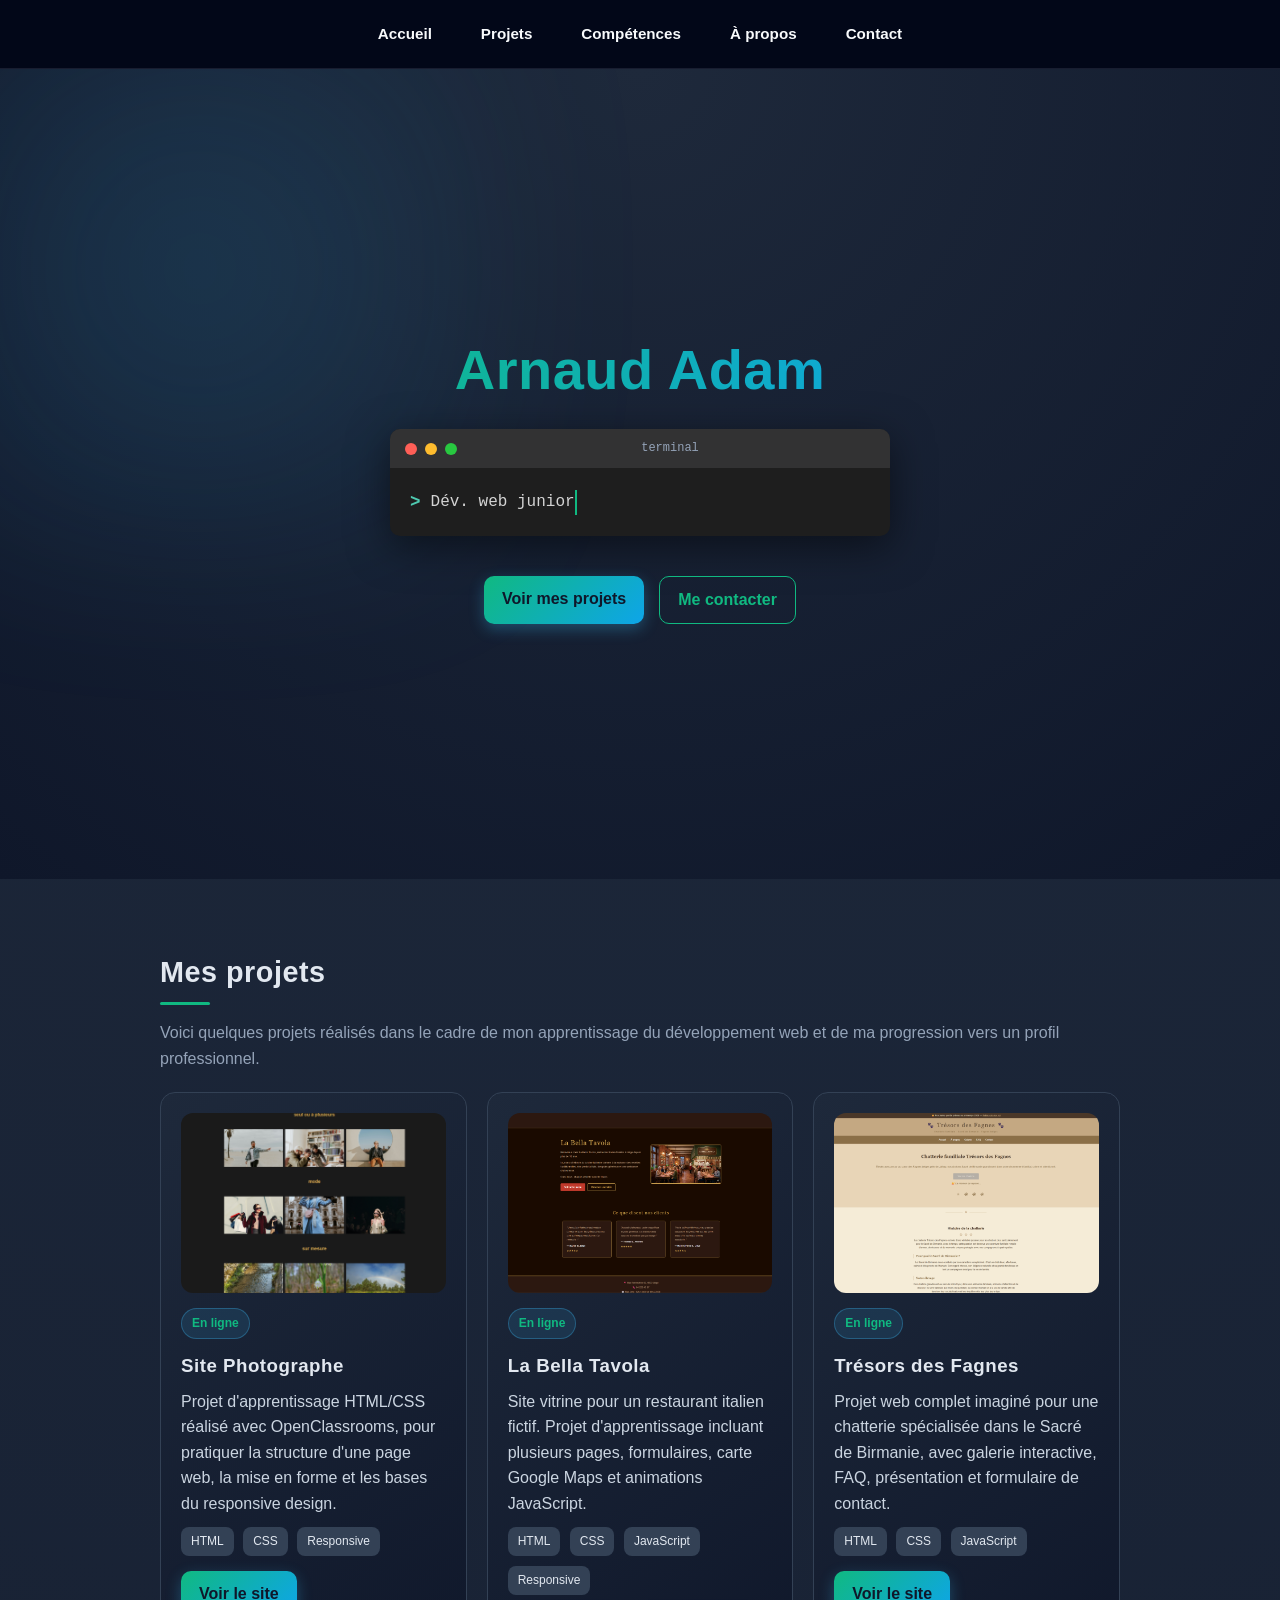
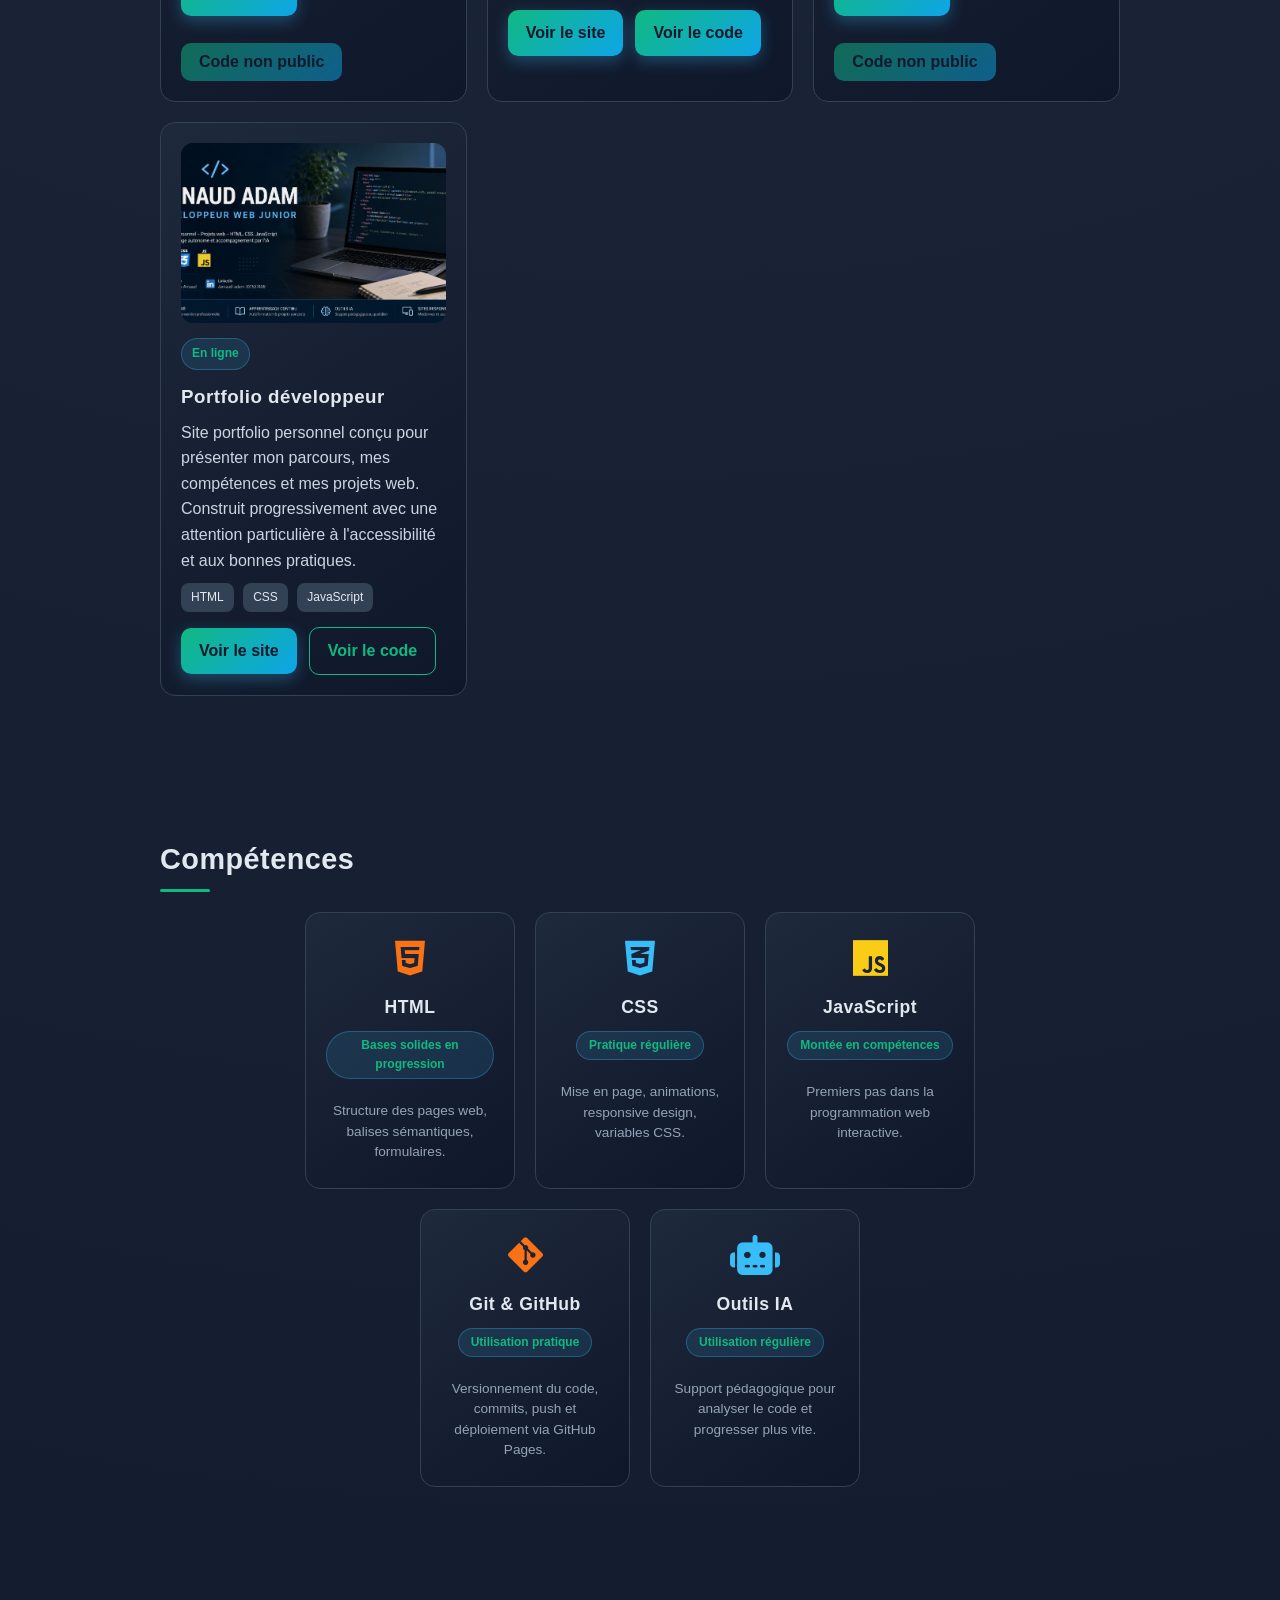
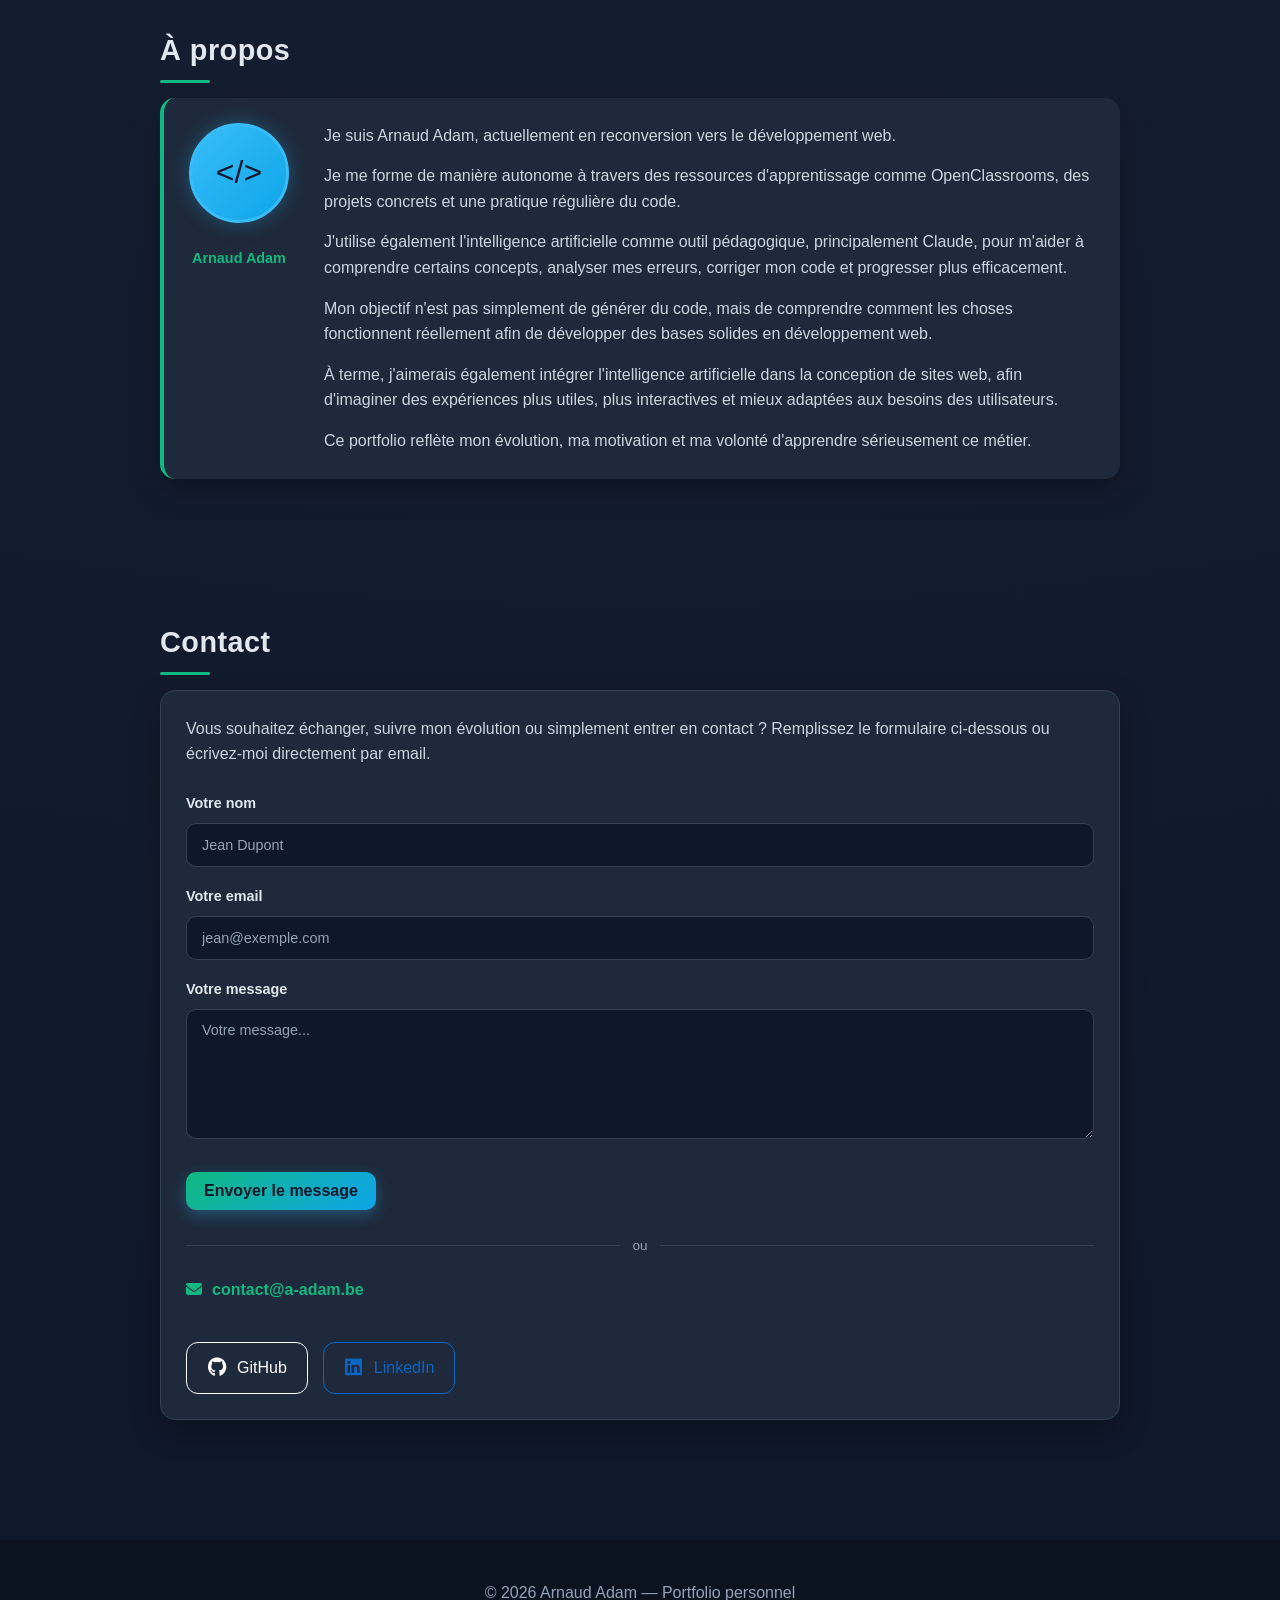
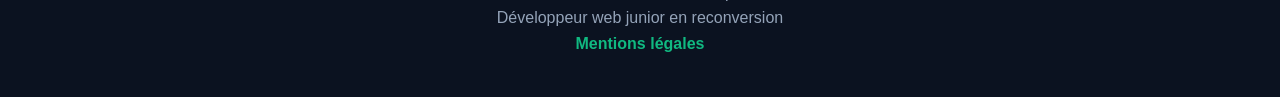
==== commit aa410da2: "Ajout projet La Bella Tavola dans la section projets" ====
--- a/index.html
+++ b/index.html
@@ -111,7 +111,37 @@
           </div>
         </div>
 
-        <!-- Carte 2 — Trésors des Fagnes -->
+        <!--Carte 2 - La Bella Tavola  -->
+        <div class="card project-card">
+          <div class="project-image">
+            <img src="images/site-la-bella-tavola.png"
+              alt="Capture d'écran du site La Bella Tavola, restaurant italien fictif">
+            <div class="project-overlay">
+              <a href="https://adam-arnaud.github.io/la-bella-tavola/" target="_blank" rel="noopener noreferrer"
+                class="overlay-btn">Voir le site</a>
+            </div>
+          </div>
+          <span class="status">En ligne</span>
+          <h3>La Bella Tavola</h3>
+          <p>
+            Site vitrine pour un restaurant italien fictif. Projet d'apprentissage
+            incluant plusieurs pages, formulaires, carte Google Maps et animations JavaScript.
+          </p>
+          <div class="tags">
+            <span>HTML</span>
+            <span>CSS</span>
+            <span>JavaScript</span>
+            <span>Responsive</span>
+          </div>
+          <div class="project-actions">
+            <a href="https://adam-arnaud.github.io/la-bella-tavola/" target="_blank" rel="noopener noreferrer"
+              class="btn">Voir le site</a>
+            <a href="https://github.com/adam-arnaud/la-bella-tavola" target="_blank" rel="noopener noreferrer"
+              class="btn">Voir le code</a>
+          </div>
+        </div>
+
+        <!-- Carte 3 — Trésors des Fagnes -->
         <div class="card project-card">
           <div class="project-image">
             <img src="images/site-tresors-des-fagnes.png"
@@ -140,7 +170,7 @@
           </div>
         </div>
 
-        <!-- Carte 3 — Portfolio développeur -->
+        <!-- Carte 4 — Portfolio développeur -->
         <div class="card project-card">
           <div class="project-image">
             <img src="images/site-portfolio-preview.png"
--- a/style.css
+++ b/style.css
@@ -5,7 +5,7 @@
    uniquement --couleur-principale ici.
    ============================================ */
 :root {
-  --couleur-principale:       #38bdf8; /* bleu clair — couleur accent */
+  --couleur-principale:       #10b981;
   --couleur-principale-fonce: #0ea5e9; /* bleu plus foncé */
   --bg-sombre:                #0f172a; /* fond principal très sombre */
   --bg-moyen:                 #1e293b; /* fond des cartes */
@@ -462,14 +462,18 @@
    SECTION COMPÉTENCES
    ============================================ */
 .skills-grid {
-  display: grid;
-  grid-template-columns: repeat(3, 1fr);
+  display: flex;
+  flex-wrap: wrap;
+  justify-content: center;
   gap: 20px;
   margin-top: 30px;
   max-width: 750px;
   margin-left: auto;
   margin-right: auto;
-  justify-items: center;
+}
+
+.skill-card {
+  flex: 0 1 210px;
 }
 
 .skill-card {
@@ -870,17 +874,6 @@
   text-decoration: underline;
 }
 
-.skills-grid {
-  display: grid;
-  grid-template-columns: repeat(auto-fit, minmax(200px, 1fr));
-  gap: 20px;
-  margin-top: 30px;
-  max-width: 750px;
-  margin-left: auto;
-  margin-right: auto;
-}
-
-
 /* ============================================
    EFFET TYPING (animation de frappe)
    ============================================ */
@@ -1008,6 +1001,7 @@
   align-items: center;
   gap: 10px;
   min-height: 60px;
+   overflow: hidden;
 }
 
 /* Le > vert devant le texte */
@@ -1058,12 +1052,32 @@
    RESPONSIVE — MOBILE (max 600px)
    ============================================ */
 @media (max-width: 600px) {
+  .hero {
+    padding: 40px 20px;
+  }
+
   .hero-title {
     font-size: 2.2rem;
   }
 
   .hero-content p {
     font-size: 1rem;
+  }
+
+  .terminal {
+    max-width: 95%;
+    margin: 0 auto;
+  }
+
+  .terminal-corps {
+  padding: 10px;
+  overflow: hidden;
+}
+
+  .typing {
+    font-size: 0.75rem;
+    white-space: nowrap;
+    overflow: hidden;
   }
 
   .nav-links {
@@ -1088,15 +1102,6 @@
     max-width: 100%;
   }
 
-  .skill-level {
-    font-size: 0.7rem;
-    padding: 4px 8px;
-  }
-
-  .skill-card {
-    padding: 20px 15px;
-  }
-
   .hero-buttons {
     flex-direction: column;
     align-items: center;
@@ -1114,4 +1119,4 @@
   .socials {
     flex-direction: column;
   }
-}
+}
